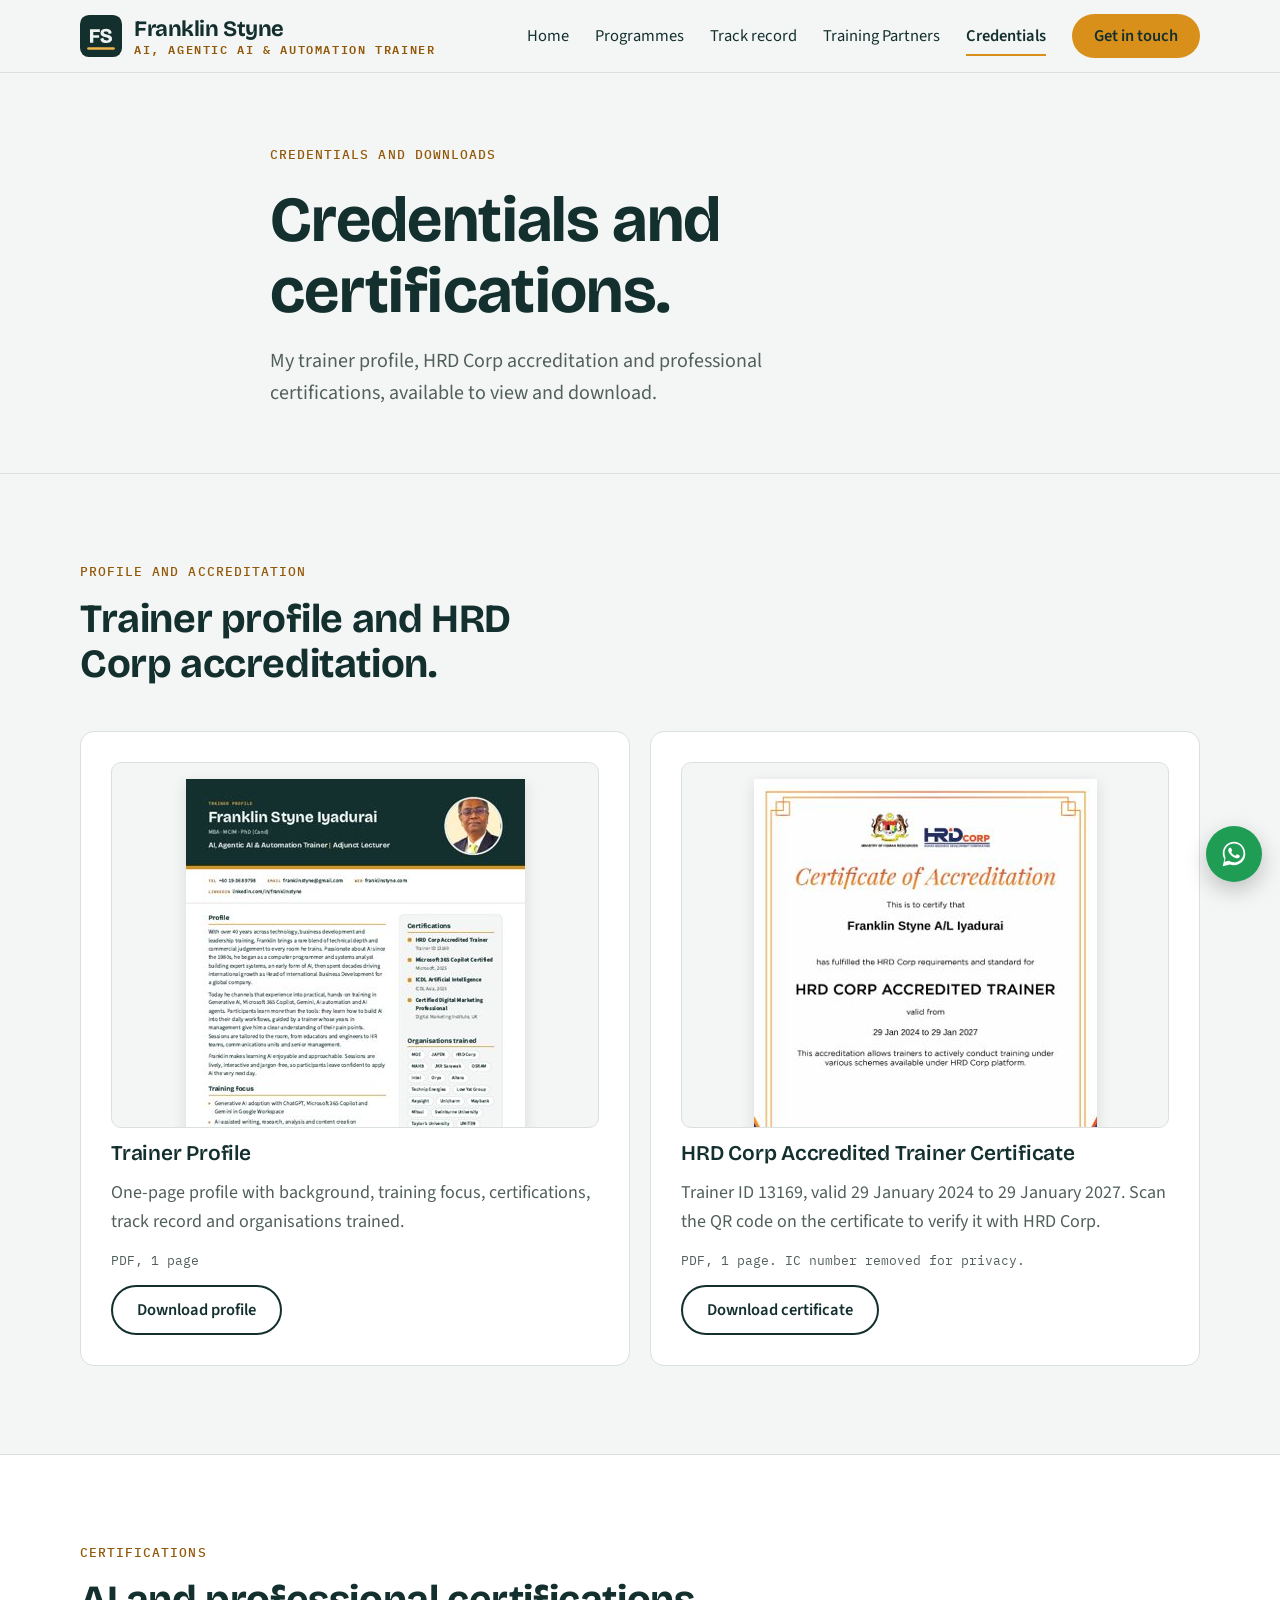
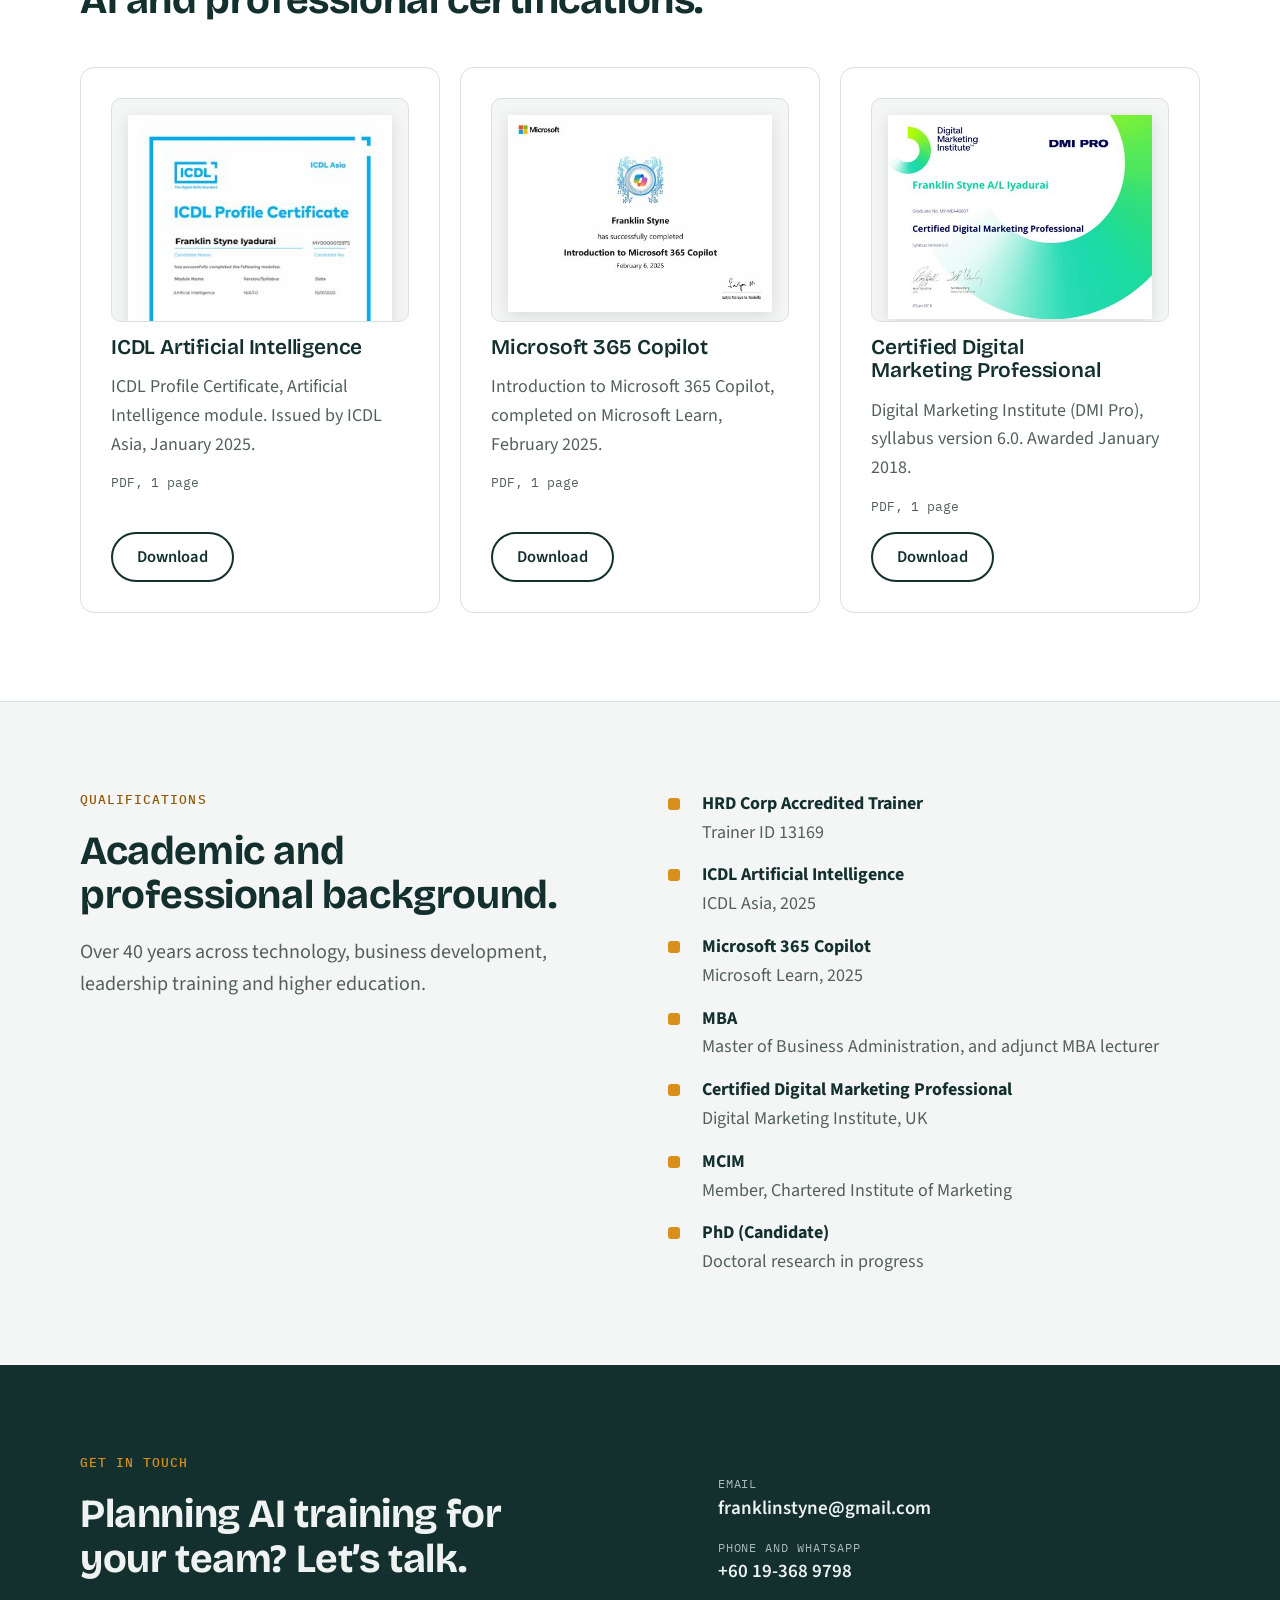
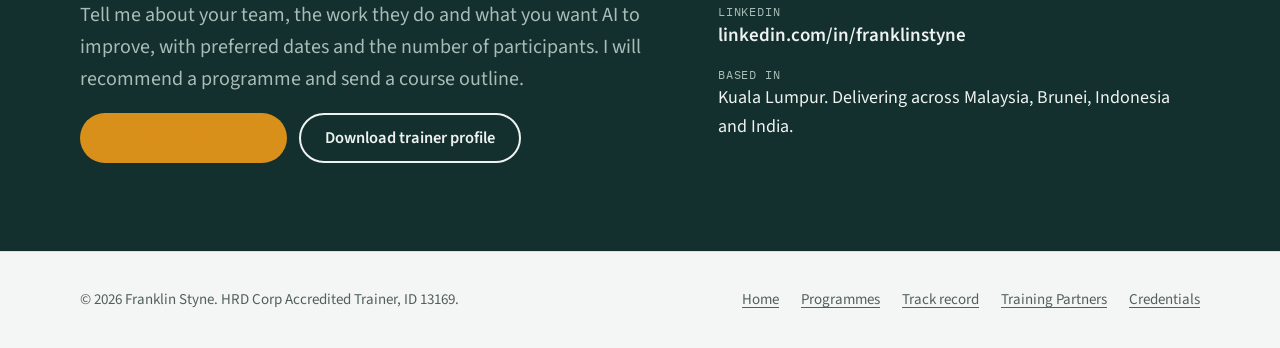
==== credentials.html @ 2b7e6cfb "Initial version of franklinstyne.com Co-Authored-By: Claude Opus 5.5 <noreply@anthropic.com> Claude-" ====
<!doctype html>
<html lang="en">
<head>
<meta charset="utf-8">
<meta name="viewport" content="width=device-width, initial-scale=1, viewport-fit=cover">
<title>Credentials | Franklin Styne, AI Training</title>
<meta name="claude:viewport-fit-sides" content="cover">
<meta name="description" content="Franklin Styne's trainer profile, HRD Corp accreditation, AI certifications and qualifications.">
<meta property="og:title" content="Credentials | Franklin Styne, AI Training">
<meta property="og:description" content="Franklin Styne's trainer profile, HRD Corp accreditation, AI certifications and qualifications.">
<meta property="og:type" content="website">
<meta property="og:url" content="https://franklinstyne.com/credentials.html">
<meta property="og:image" content="https://franklinstyne.com/assets/franklin-styne.jpg">
<meta name="theme-color" content="#13302E">
<link rel="icon" type="image/svg+xml" href="assets/logo/franklinstyne-icon.svg">
<link rel="apple-touch-icon" href="assets/logo/franklinstyne-icon-512.png">
<link rel="preconnect" href="https://fonts.googleapis.com">
<link rel="preconnect" href="https://fonts.gstatic.com" crossorigin>
<link rel="stylesheet" href="https://fonts.googleapis.com/css2?family=Bricolage+Grotesque:opsz,wght@12..96,600;12..96,700&family=IBM+Plex+Mono:wght@500;600&family=Source+Sans+3:wght@400;600;700&display=swap">
<link rel="stylesheet" href="assets/site.css">
</head>
<body>
<a class="wa" href="https://wa.me/60193689798?text=Hi%20Franklin%2C%20I%27d%20like%20to%20discuss%20an%20AI%20training%20programme" target="_blank" rel="noopener" aria-label="Message Franklin on WhatsApp"><svg viewBox="0 0 32 32" fill="#fff" aria-hidden="true"><path d="M16.01 3C9.38 3 4 8.38 4 15.01c0 2.35.64 4.55 1.76 6.44L4 29l7.73-1.7a11.9 11.9 0 0 0 4.28.79h.01c6.63 0 12.01-5.38 12.01-12.01C28.03 8.38 22.65 3 16.01 3zm0 21.9h-.01a9.9 9.9 0 0 1-5.05-1.38l-.36-.21-4.58 1.01 1.01-4.46-.24-.38A9.85 9.85 0 0 1 5.9 15c0-5.58 4.54-10.11 10.11-10.11 2.7 0 5.24 1.05 7.15 2.96a10.05 10.05 0 0 1 2.96 7.16c0 5.58-4.54 10.09-10.11 10.09zm5.55-7.57c-.3-.15-1.79-.89-2.07-.99-.28-.1-.48-.15-.68.15-.2.3-.78.99-.96 1.19-.18.2-.35.22-.65.07-.3-.15-1.28-.47-2.44-1.5-.9-.8-1.51-1.79-1.69-2.09-.18-.3-.02-.46.13-.61.14-.14.3-.35.45-.53.15-.18.2-.3.3-.5.1-.2.05-.38-.02-.53-.08-.15-.68-1.63-.93-2.24-.24-.58-.49-.5-.68-.51h-.58c-.2 0-.53.07-.8.38-.28.3-1.05 1.03-1.05 2.5s1.08 2.9 1.23 3.1c.15.2 2.13 3.24 5.15 4.55.72.31 1.28.5 1.72.63.72.23 1.38.2 1.9.12.58-.09 1.79-.73 2.04-1.44.25-.71.25-1.31.18-1.44-.07-.13-.28-.2-.58-.35z"/></svg></a>
<header class="site-header">
  <nav class="wrap nav" aria-label="Main">
    <a class="brand" href="index.html" aria-label="Franklin Styne, AI, Agentic AI and Automation Trainer, home"><svg xmlns="http://www.w3.org/2000/svg" viewBox="0 0 94 94" aria-hidden="true" class="mark"><rect x="0" y="0" width="94" height="94" rx="20" fill="#13302E"/><path d="M22.335 62.0V31.64H29.787V62.0ZM26.015 51.19V45.164H42.851V51.19ZM26.015 37.896V31.64H44.461V37.896ZM58.739000000000004 62.644Q55.657000000000004 62.644 53.265 62.022999999999996Q50.873000000000005 61.402 49.17100000000001 60.16Q47.469 58.918 46.572 57.101Q45.675000000000004 55.284 45.583000000000006 52.938L52.253 51.006Q52.391000000000005 53.03 53.288000000000004 54.318Q54.185 55.606 55.703 56.227000000000004Q57.221000000000004 56.848 59.107000000000006 56.848Q60.809000000000005 56.848 62.028000000000006 56.434Q63.247 56.02 63.891 55.307Q64.535 54.594 64.535 53.766Q64.535 52.708 63.684 52.018Q62.833000000000006 51.328 61.33800000000001 50.845Q59.843 50.362 57.911 49.856Q55.749 49.304 53.633 48.66Q51.517 48.016 49.815000000000005 46.980999999999995Q48.11300000000001 45.946 47.078 44.336Q46.043000000000006 42.726 46.043000000000006 40.288Q46.043000000000006 37.39 47.492000000000004 35.32Q48.941 33.25 51.678000000000004 32.123000000000005Q54.415000000000006 30.996000000000002 58.187000000000005 30.996000000000002Q62.005 30.996000000000002 64.811 32.169Q67.617 33.342 69.135 35.527Q70.653 37.712 70.607 40.702L63.891000000000005 42.266000000000005Q63.891000000000005 40.932 63.50000000000001 39.897000000000006Q63.10900000000001 38.862 62.39600000000001 38.149Q61.68300000000001 37.436 60.57900000000001 37.090999999999994Q59.475 36.745999999999995 58.04900000000001 36.745999999999995Q56.43900000000001 36.745999999999995 55.33500000000001 37.137Q54.231 37.528 53.679 38.172Q53.127 38.816 53.127 39.69Q53.127 40.748000000000005 53.97800000000001 41.415000000000006Q54.82900000000001 42.082 56.370000000000005 42.565Q57.911 43.048 59.843 43.554Q61.821000000000005 44.013999999999996 63.891000000000005 44.658Q65.961 45.302 67.732 46.337Q69.503 47.372 70.584 49.097Q71.665 50.822 71.665 53.444Q71.665 56.342 70.147 58.412Q68.629 60.482 65.73100000000001 61.563Q62.833000000000006 62.644 58.739000000000004 62.644Z" fill="#EEF3F1"/><rect x="16" y="72" width="62" height="6" rx="3" fill="#F0B54A"/></svg><span class="names"><b>Franklin Styne</b><span>AI, Agentic AI &amp; Automation Trainer</span></span></a>
    <button class="menu-toggle" type="button" aria-expanded="false" aria-controls="nav-links">
      <svg width="18" height="18" viewBox="0 0 24 24" fill="none" stroke="currentColor" stroke-width="2.2" stroke-linecap="round" aria-hidden="true"><path d="M4 7h16M4 12h16M4 17h16"></path></svg>Menu
    </button>
    <ul class="nav-links" id="nav-links"><li><a href="index.html">Home</a></li><li><a href="programmes.html">Programmes</a></li><li><a href="track-record.html">Track record</a></li><li><a href="training-providers.html">Training Partners</a></li><li><a href="credentials.html" aria-current="page">Credentials</a></li><li><a class="btn btn-accent" href="#contact">Get in touch</a></li></ul>
  </nav>
</header>
<main>
<section class="page-hero">
  <div class="wrap stack">
    <p class="label">Credentials and downloads</p>
    <h1>Credentials and certifications.</h1>
    <p class="lede">My trainer profile, HRD Corp accreditation and professional certifications, available to view and download.</p>
  </div>
</section>
<section>
  <div class="wrap">
    <div class="head">
      <p class="label">Profile and accreditation</p>
      <h2>Trainer profile and HRD Corp accreditation.</h2>
    </div>
    <div class="grid-2">
      <article class="card cert">
        <a class="thumb" href="downloads/franklin-styne-trainer-profile.pdf" target="_blank" rel="noopener"><img src="assets/certs/franklin-styne-trainer-profile.jpg" alt="Preview of Trainer Profile" loading="lazy"></a>
        <h3>Trainer Profile</h3>
        <p>One-page profile with background, training focus, certifications, track record and organisations trained.</p>
        <p class="meta">PDF, 1 page</p>
        <div class="actions"><a class="btn btn-line" href="downloads/franklin-styne-trainer-profile.pdf" download>Download profile</a></div>
      </article>
      <article class="card cert">
        <a class="thumb" href="downloads/franklin-styne-hrdcorp-certificate.pdf" target="_blank" rel="noopener"><img src="assets/certs/franklin-styne-hrdcorp-certificate.jpg" alt="Preview of HRD Corp Accredited Trainer Certificate" loading="lazy"></a>
        <h3>HRD Corp Accredited Trainer Certificate</h3>
        <p>Trainer ID 13169, valid 29 January 2024 to 29 January 2027. Scan the QR code on the certificate to verify it with HRD Corp.</p>
        <p class="meta">PDF, 1 page. IC number removed for privacy.</p>
        <div class="actions"><a class="btn btn-line" href="downloads/franklin-styne-hrdcorp-certificate.pdf" download>Download certificate</a></div>
      </article>
    </div>
  </div>
</section>
<section class="alt">
  <div class="wrap">
    <div class="head">
      <p class="label">Certifications</p>
      <h2>AI and professional certifications.</h2>
    </div>
    <div class="grid-3">
      <article class="card cert">
        <a class="thumb" href="downloads/franklin-styne-icdl-artificial-intelligence.pdf" target="_blank" rel="noopener"><img src="assets/certs/franklin-styne-icdl-artificial-intelligence.jpg" alt="Preview of ICDL Artificial Intelligence" loading="lazy"></a>
        <h3>ICDL Artificial Intelligence</h3>
        <p>ICDL Profile Certificate, Artificial Intelligence module. Issued by ICDL Asia, January 2025.</p>
        <p class="meta">PDF, 1 page</p>
        <div class="actions"><a class="btn btn-line" href="downloads/franklin-styne-icdl-artificial-intelligence.pdf" download>Download</a></div>
      </article>
      <article class="card cert">
        <a class="thumb" href="downloads/franklin-styne-microsoft-365-copilot.pdf" target="_blank" rel="noopener"><img src="assets/certs/franklin-styne-microsoft-365-copilot.jpg" alt="Preview of Microsoft 365 Copilot" loading="lazy"></a>
        <h3>Microsoft 365 Copilot</h3>
        <p>Introduction to Microsoft 365 Copilot, completed on Microsoft Learn, February 2025.</p>
        <p class="meta">PDF, 1 page</p>
        <div class="actions"><a class="btn btn-line" href="downloads/franklin-styne-microsoft-365-copilot.pdf" download>Download</a></div>
      </article>
      <article class="card cert">
        <a class="thumb" href="downloads/franklin-styne-dmi-digital-marketing-professional.pdf" target="_blank" rel="noopener"><img src="assets/certs/franklin-styne-dmi-digital-marketing-professional.jpg" alt="Preview of Certified Digital Marketing Professional" loading="lazy"></a>
        <h3>Certified Digital Marketing Professional</h3>
        <p>Digital Marketing Institute (DMI Pro), syllabus version 6.0. Awarded January 2018.</p>
        <p class="meta">PDF, 1 page</p>
        <div class="actions"><a class="btn btn-line" href="downloads/franklin-styne-dmi-digital-marketing-professional.pdf" download>Download</a></div>
      </article>
    </div>
  </div>
</section>
<section>
  <div class="wrap split">
    <div class="stack">
      <p class="label">Qualifications</p>
      <h2>Academic and professional background.</h2>
      <p class="lede">Over 40 years across technology, business development, leadership training and higher education.</p>
    </div>
    <ul class="checks">
      <li><div><strong>HRD Corp Accredited Trainer</strong><span>Trainer ID 13169</span></div></li>
      <li><div><strong>ICDL Artificial Intelligence</strong><span>ICDL Asia, 2025</span></div></li>
      <li><div><strong>Microsoft 365 Copilot</strong><span>Microsoft Learn, 2025</span></div></li>
      <li><div><strong>MBA</strong><span>Master of Business Administration, and adjunct MBA lecturer</span></div></li>
      <li><div><strong>Certified Digital Marketing Professional</strong><span>Digital Marketing Institute, UK</span></div></li>
      <li><div><strong>MCIM</strong><span>Member, Chartered Institute of Marketing</span></div></li>
      <li><div><strong>PhD (Candidate)</strong><span>Doctoral research in progress</span></div></li>
    </ul>
  </div>
</section>
<section class="ink" id="contact">
  <div class="wrap contact-grid">
    <div class="stack">
      <p class="label">Get in touch</p>
      <h2>Planning AI training for your team? Let&rsquo;s talk.</h2>
      <p class="lede">Tell me about your team, the work they do and what you want AI to improve, with preferred dates and the number of participants. I will recommend a programme and send a course outline.</p>
      <div class="actions">
        <a class="btn btn-accent" href="https://wa.me/60193689798?text=Hi%20Franklin%2C%20I%27d%20like%20to%20discuss%20an%20AI%20training%20programme" target="_blank" rel="noopener">Message on WhatsApp</a>
        <a class="btn btn-line" href="credentials.html">Download trainer profile</a>
      </div>
    </div>
    <ul class="contact-list">
      <li><span class="t">Email</span><a href="mailto:franklinstyne@gmail.com">franklinstyne@gmail.com</a></li>
      <li><span class="t">Phone and WhatsApp</span><a href="tel:+60193689798">+60 19-368 9798</a></li>
      <li><span class="t">LinkedIn</span><a href="https://www.linkedin.com/in/franklinstyne" target="_blank" rel="noopener">linkedin.com/in/franklinstyne</a></li>
      <li><span class="t">Based in</span><span>Kuala Lumpur. Delivering across Malaysia, Brunei, Indonesia and India.</span></li>
    </ul>
  </div>
</section>
</main>
<footer>
  <div class="wrap foot">
    <span>&copy; <span class="yr">2026</span> Franklin Styne. HRD Corp Accredited Trainer, ID 13169.</span>
    <ul><li><a href="index.html">Home</a></li><li><a href="programmes.html">Programmes</a></li><li><a href="track-record.html">Track record</a></li><li><a href="training-providers.html">Training Partners</a></li><li><a href="credentials.html">Credentials</a></li></ul>
  </div>
</footer>
<script>
(function(){
  var y=document.querySelectorAll('.yr');for(var i=0;i<y.length;i++){y[i].textContent=new Date().getFullYear();}
  var b=document.querySelector('.menu-toggle'),l=document.getElementById('nav-links');
  if(b&&l){b.addEventListener('click',function(){var o=l.classList.toggle('open');b.setAttribute('aria-expanded',o?'true':'false');});
    l.addEventListener('click',function(e){if(e.target.closest('a')){l.classList.remove('open');b.setAttribute('aria-expanded','false');}});}
})();
</script>
</body>
</html>
---- assets/site.css ----
/* Layout: a trainer's dossier. Left-aligned editorial columns, one dark ink band per page, credential "ID tag" motif in mono. */
:root{
  --bg:#F4F6F5; --surface:#FFFFFF; --fg:#13302E; --muted:#52605D; --line:#D9E0DE;
  --ink:#13302E; --ink-fg:#EEF3F1; --ink-muted:#A9BCB8;
  --accent:#D9901A; --accent-text:#93590A; --accent-soft:#FBEFD9;
  --display:"Bricolage Grotesque","Segoe UI",Helvetica,Arial,sans-serif;
  --body:"Source Sans 3","Segoe UI",Helvetica,Arial,sans-serif;
  --mono:"IBM Plex Mono",ui-monospace,Menlo,Consolas,monospace;
  --radius:14px; --wrap:1160px;
}
@media (prefers-color-scheme:dark){:root:not([data-theme="light"]){
  --bg:#0E1918; --surface:#152321; --fg:#E6ECEA; --muted:#9AABA7; --line:#263634;
  --ink:#091211; --ink-fg:#EEF3F1; --ink-muted:#9AABA7;
  --accent:#F0B54A; --accent-text:#F0B54A; --accent-soft:#2A2414; color-scheme:dark}}
:root[data-theme="dark"]{
  --bg:#0E1918; --surface:#152321; --fg:#E6ECEA; --muted:#9AABA7; --line:#263634;
  --ink:#091211; --ink-fg:#EEF3F1; --ink-muted:#9AABA7;
  --accent:#F0B54A; --accent-text:#F0B54A; --accent-soft:#2A2414; color-scheme:dark}

*{box-sizing:border-box}
html{scroll-behavior:smooth}
@media (prefers-reduced-motion:reduce){html{scroll-behavior:auto}}
body{margin:0;background:var(--bg);color:var(--fg);font-family:var(--body);font-size:18px;line-height:1.6;-webkit-font-smoothing:antialiased}
img,video{max-width:100%;display:block}
h1,h2,h3{font-family:var(--display);line-height:1.12;margin:0;text-wrap:balance;letter-spacing:-.01em}
h1{font-size:clamp(38px,5.4vw,64px);font-weight:700}
h2{font-size:clamp(28px,3.4vw,40px);font-weight:700}
h3{font-size:21px;font-weight:600}
p{margin:0}
a{color:var(--accent-text);text-underline-offset:3px}
a:hover{color:var(--fg)}
:focus-visible{outline:3px solid var(--accent);outline-offset:3px;border-radius:4px}

.wrap{max-width:var(--wrap);margin:0 auto;padding-left:max(20px,env(safe-area-inset-left,0px));padding-right:max(20px,env(safe-area-inset-right,0px))}
.stack{display:grid;gap:18px}
.label{font-family:var(--mono);font-size:13px;letter-spacing:.08em;text-transform:uppercase;color:var(--accent-text);font-weight:500}
.lede{font-size:20px;color:var(--muted);max-width:60ch}
.muted{color:var(--muted)}

/* Header */
body::before{content:"";position:fixed;inset:0 0 auto;height:env(safe-area-inset-top,0px);z-index:40;background:var(--bg)}
.site-header{position:sticky;top:env(safe-area-inset-top,0px);z-index:30;background:var(--bg);border-bottom:1px solid var(--line)}
.nav{display:flex;align-items:center;justify-content:space-between;gap:16px;min-height:72px}
.brand{display:flex;align-items:center;gap:12px;text-decoration:none;color:var(--fg)}
.brand .mark{width:42px;height:42px;flex:none}
.brand .names{display:grid;line-height:1.1;gap:2px}
.brand b{font-family:var(--display);font-size:22px;font-weight:700;letter-spacing:-.02em}
.brand .names span{font-family:var(--mono);font-size:11.5px;color:var(--accent-text);letter-spacing:.14em;text-transform:uppercase;font-weight:600}
.nav-links{display:flex;align-items:center;gap:26px;list-style:none;margin:0;padding:0;font-size:16.5px}
.nav-links a{color:var(--fg);text-decoration:none;padding:6px 0;border-bottom:2px solid transparent}
.nav-links a:hover{border-bottom-color:var(--line)}
.nav-links a[aria-current="page"]{border-bottom-color:var(--accent);font-weight:600}
.menu-toggle{display:none;background:none;border:1.5px solid var(--fg);color:var(--fg);border-radius:10px;min-height:44px;padding:0 14px;font:600 15px var(--body);cursor:pointer}
@media (max-width:940px){
  .menu-toggle{display:inline-flex;align-items:center;gap:8px}
  .nav{flex-wrap:wrap}
  .nav-links{display:none;width:100%;flex-direction:column;align-items:stretch;gap:0;padding-bottom:14px}
  .nav-links.open{display:flex}
  .nav-links a{display:block;padding:13px 2px;border-bottom:1px solid var(--line)}
  .nav-links .btn{margin-top:12px}
}

/* Buttons */
.btn{display:inline-flex;align-items:center;justify-content:center;gap:10px;min-height:50px;padding:0 24px;border-radius:999px;font:600 16.5px var(--body);text-decoration:none;border:2px solid transparent;cursor:pointer;text-align:center}
.btn-accent{background:var(--accent);color:#1A1205}
.btn-accent:hover{background:var(--fg);color:var(--bg)}
.btn-line{border-color:var(--fg);color:var(--fg)}
.btn-line:hover{background:var(--fg);color:var(--bg)}
.ink .btn-line{border-color:var(--ink-fg);color:var(--ink-fg)}
.ink .btn-line:hover{background:var(--ink-fg);color:var(--ink)}
.nav-links .btn{min-height:44px;padding:0 20px;border-bottom:2px solid transparent}
.actions{display:flex;flex-wrap:wrap;gap:12px}

/* Sections */
section{padding-block:88px}
section.tight{padding-block:56px}
.alt{background:var(--surface);border-block:1px solid var(--line)}
.ink{background:var(--ink);color:var(--ink-fg)}
.ink .lede,.ink .muted{color:var(--ink-muted)}
.ink .label{color:var(--accent)}
.ink a{color:var(--accent)}
.head{display:grid;gap:14px;margin-bottom:44px;max-width:760px}

/* Hero */
.hero{padding-block:72px 88px}
.hero-grid{display:grid;grid-template-columns:minmax(0,1.15fr) minmax(0,.85fr);gap:56px;align-items:center}
.hero h1 em{font-style:normal;color:var(--accent-text)}
.hero .roles{font-family:var(--mono);font-size:14px;color:var(--muted);letter-spacing:.04em}
.hero-photo{position:relative;margin:0}
.hero-photo img{width:100%;aspect-ratio:4/5;object-fit:cover;border-radius:var(--radius)}
.id-tag{position:absolute;left:-28px;bottom:28px;background:var(--surface);color:var(--fg);border:1px solid var(--line);border-radius:12px;padding:14px 18px;box-shadow:0 14px 36px rgba(10,30,28,.18);display:grid;gap:2px;max-width:calc(100% - 8px)}
.id-tag .t{font-family:var(--mono);font-size:11.5px;letter-spacing:.1em;text-transform:uppercase;color:var(--muted)}
.id-tag .v{font-family:var(--display);font-size:22px;font-weight:700}
.id-tag .v span{color:var(--accent-text)}
@media (max-width:860px){.hero-grid{grid-template-columns:1fr;gap:40px}.id-tag{left:12px;bottom:12px}}

/* Page hero */
.page-hero{padding-block:72px 64px;border-bottom:1px solid var(--line)}
.page-hero .stack{max-width:780px}

/* Stats */
.stats{display:grid;grid-template-columns:repeat(4,minmax(0,1fr));gap:0;margin:0;border-top:1px solid rgba(238,243,241,.18)}
.stats div{padding:26px 22px 4px 0;display:grid;gap:4px}
.stats dt{order:2;font-size:15.5px;color:var(--ink-muted);max-width:22ch}
.stats dd{order:1;margin:0;font-family:var(--display);font-size:clamp(40px,5vw,58px);font-weight:700;line-height:1;color:var(--ink-fg);font-variant-numeric:tabular-nums}
.stats dd span{color:var(--accent)}
@media (max-width:760px){.stats{grid-template-columns:repeat(2,minmax(0,1fr));row-gap:12px}}

/* Clients */
.client-list{display:flex;flex-wrap:wrap;gap:10px;list-style:none;margin:0;padding:0}
.client-list li{border:1px solid var(--line);background:var(--surface);border-radius:999px;padding:6px 16px;font-size:16px;font-weight:600}

/* Cards */
.grid-2{display:grid;grid-template-columns:repeat(2,minmax(0,1fr));gap:20px}
.grid-3{display:grid;grid-template-columns:repeat(3,minmax(0,1fr));gap:20px}
@media (max-width:860px){.grid-2,.grid-3{grid-template-columns:1fr}}
.card{background:var(--surface);border:1px solid var(--line);border-radius:var(--radius);padding:30px;display:flex;flex-direction:column;gap:14px;min-width:0}
.card p{color:var(--muted)}
.card .label{margin-bottom:-4px}
.card .more{margin-top:auto;font-weight:600}

/* Split blocks */
.split{display:grid;grid-template-columns:minmax(0,1fr) minmax(0,1fr);gap:56px;align-items:start}
@media (max-width:860px){.split{grid-template-columns:1fr;gap:36px}}
.checks{list-style:none;margin:0;padding:0;display:grid;gap:14px}
.checks li{display:grid;grid-template-columns:22px minmax(0,1fr);gap:12px}
.checks li::before{content:"";width:12px;height:12px;margin-top:8px;border-radius:3px;background:var(--accent)}
.checks strong{display:block}
.checks span{color:var(--muted)}
.ink .checks span{color:var(--ink-muted)}

/* Steps (a real sequence) */
.steps{list-style:none;margin:0;padding:0;display:grid;grid-template-columns:repeat(5,minmax(0,1fr));gap:18px;counter-reset:s}
.steps li{counter-increment:s;border-top:2px solid var(--accent);padding-top:16px;display:grid;gap:8px;align-content:start}
.steps li::before{content:"Step " counter(s);font-family:var(--mono);font-size:12.5px;letter-spacing:.08em;text-transform:uppercase;color:var(--accent)}
.steps p{color:var(--ink-muted);font-size:16.5px}
@media (max-width:960px){.steps{grid-template-columns:repeat(2,minmax(0,1fr))}}
@media (max-width:520px){.steps{grid-template-columns:1fr}}

/* Photos */
.photos{display:grid;grid-template-columns:1.2fr 1fr;gap:16px;margin:0}
.photos figure{margin:0;display:grid;gap:8px}
.photos img{width:100%;aspect-ratio:4/3;object-fit:cover;border-radius:var(--radius)}
.photos figcaption{font-size:14.5px;color:var(--muted)}
@media (max-width:600px){.photos{grid-template-columns:1fr}}

/* Video */
.videos{display:grid;grid-template-columns:repeat(3,minmax(0,1fr));gap:20px}
@media (max-width:860px){.videos{grid-template-columns:1fr 1fr}}
@media (max-width:540px){.videos{grid-template-columns:1fr}}
.videos figure{margin:0;display:grid;gap:10px;min-width:0}
.videos video{width:100%;aspect-ratio:9/16;object-fit:cover;background:var(--ink);border-radius:var(--radius)}
.videos figcaption strong{display:block}
.videos figcaption span{color:var(--muted);font-size:15.5px}

/* Programme detail */
.prog{display:grid;grid-template-columns:minmax(0,.9fr) minmax(0,1.1fr);gap:48px;padding-block:64px;border-top:1px solid var(--line)}
.prog:first-of-type{border-top:0}
@media (max-width:860px){.prog{grid-template-columns:1fr;gap:28px}}
.prog .intro{display:grid;gap:14px;align-content:start}
.prog .intro p{color:var(--muted)}
.facts{display:grid;grid-template-columns:repeat(2,minmax(0,1fr));gap:14px 24px;margin:0}
.facts div{display:grid;gap:2px}
.facts dt{font-family:var(--mono);font-size:12px;letter-spacing:.08em;text-transform:uppercase;color:var(--muted)}
.facts dd{margin:0;font-weight:600}
.modules{list-style:none;margin:0;padding:0;counter-reset:m;display:grid;gap:0;border:1px solid var(--line);border-radius:var(--radius);background:var(--surface)}
.modules li{counter-increment:m;display:grid;grid-template-columns:52px minmax(0,1fr);gap:8px;padding:16px 20px;border-top:1px solid var(--line)}
.modules li:first-child{border-top:0}
.modules li::before{content:"M" counter(m);font-family:var(--mono);font-size:14px;color:var(--accent-text);padding-top:2px}
.modules span{color:var(--muted);display:block;font-size:16px}

/* Downloads */
.doc{display:grid;grid-template-columns:auto minmax(0,1fr);gap:22px;align-items:start}
.doc .ico{width:56px;height:70px;border-radius:6px;background:var(--accent-soft);border:1px solid var(--line);display:grid;place-items:end center;padding-bottom:10px;font-family:var(--mono);font-size:12px;font-weight:600;color:var(--accent-text)}
.doc .meta{font-family:var(--mono);font-size:13px;color:var(--muted)}

/* FAQ */
.faq{display:grid;gap:0;border-top:1px solid var(--line)}
.faq details{border-bottom:1px solid var(--line);padding:20px 0}
.faq summary{cursor:pointer;font-weight:600;font-size:19px;list-style:none;display:flex;justify-content:space-between;gap:16px}
.faq summary::after{content:"+";font-family:var(--mono);color:var(--accent-text)}
.faq details[open] summary::after{content:"\2212"}
.faq details p{color:var(--muted);margin-top:10px;max-width:70ch}

/* Contact band */
.contact-grid{display:grid;grid-template-columns:minmax(0,1.1fr) minmax(0,.9fr);gap:48px;align-items:center}
@media (max-width:860px){.contact-grid{grid-template-columns:1fr;gap:28px}}
.contact-list{list-style:none;margin:0;padding:0;display:grid;gap:14px}
.contact-list li{display:grid;gap:0}
.contact-list .t{font-family:var(--mono);font-size:12px;letter-spacing:.08em;text-transform:uppercase;color:var(--ink-muted)}
.contact-list a{color:var(--ink-fg);font-size:19px;font-weight:600;text-decoration:none;overflow-wrap:anywhere}
.contact-list a:hover{color:var(--accent)}

/* Footer */
footer{padding-block:36px;border-top:1px solid var(--line);font-size:15px;color:var(--muted)}
.foot{display:flex;flex-wrap:wrap;gap:12px 32px;justify-content:space-between}
.foot ul{display:flex;flex-wrap:wrap;gap:8px 22px;list-style:none;margin:0;padding:0}
.foot a{color:var(--muted)}

.wa{position:fixed;right:calc(18px + env(safe-area-inset-right,0px));bottom:calc(18px + env(safe-area-inset-bottom,0px));z-index:50;width:56px;height:56px;border-radius:50%;background:#1F9D55;display:grid;place-items:center;box-shadow:0 8px 22px rgba(0,0,0,.22)}
.wa svg{width:30px;height:30px}

/* Certificate cards */
.cert .thumb{display:grid;place-items:center;background:var(--bg);border:1px solid var(--line);border-radius:10px;padding:16px;aspect-ratio:4/3;overflow:hidden}
.cert .thumb img{max-height:100%;width:auto;object-fit:contain;box-shadow:0 4px 14px rgba(10,30,28,.12)}
.cert .meta{font-family:var(--mono);font-size:13px;color:var(--muted)}
.cert .actions{margin-top:auto}

.partner-band{display:flex;flex-wrap:wrap;align-items:center;justify-content:space-between;gap:20px 32px;border:1px solid var(--line);background:var(--surface);border-radius:var(--radius);padding:28px 32px}
.partner-band h2{font-size:clamp(22px,2.6vw,28px)}
@media (max-width:520px){
  .brand .mark{width:38px;height:38px}
  .brand b{font-size:19px}
  .brand .names span{font-size:10px;letter-spacing:.08em;max-width:190px;line-height:1.35}
}
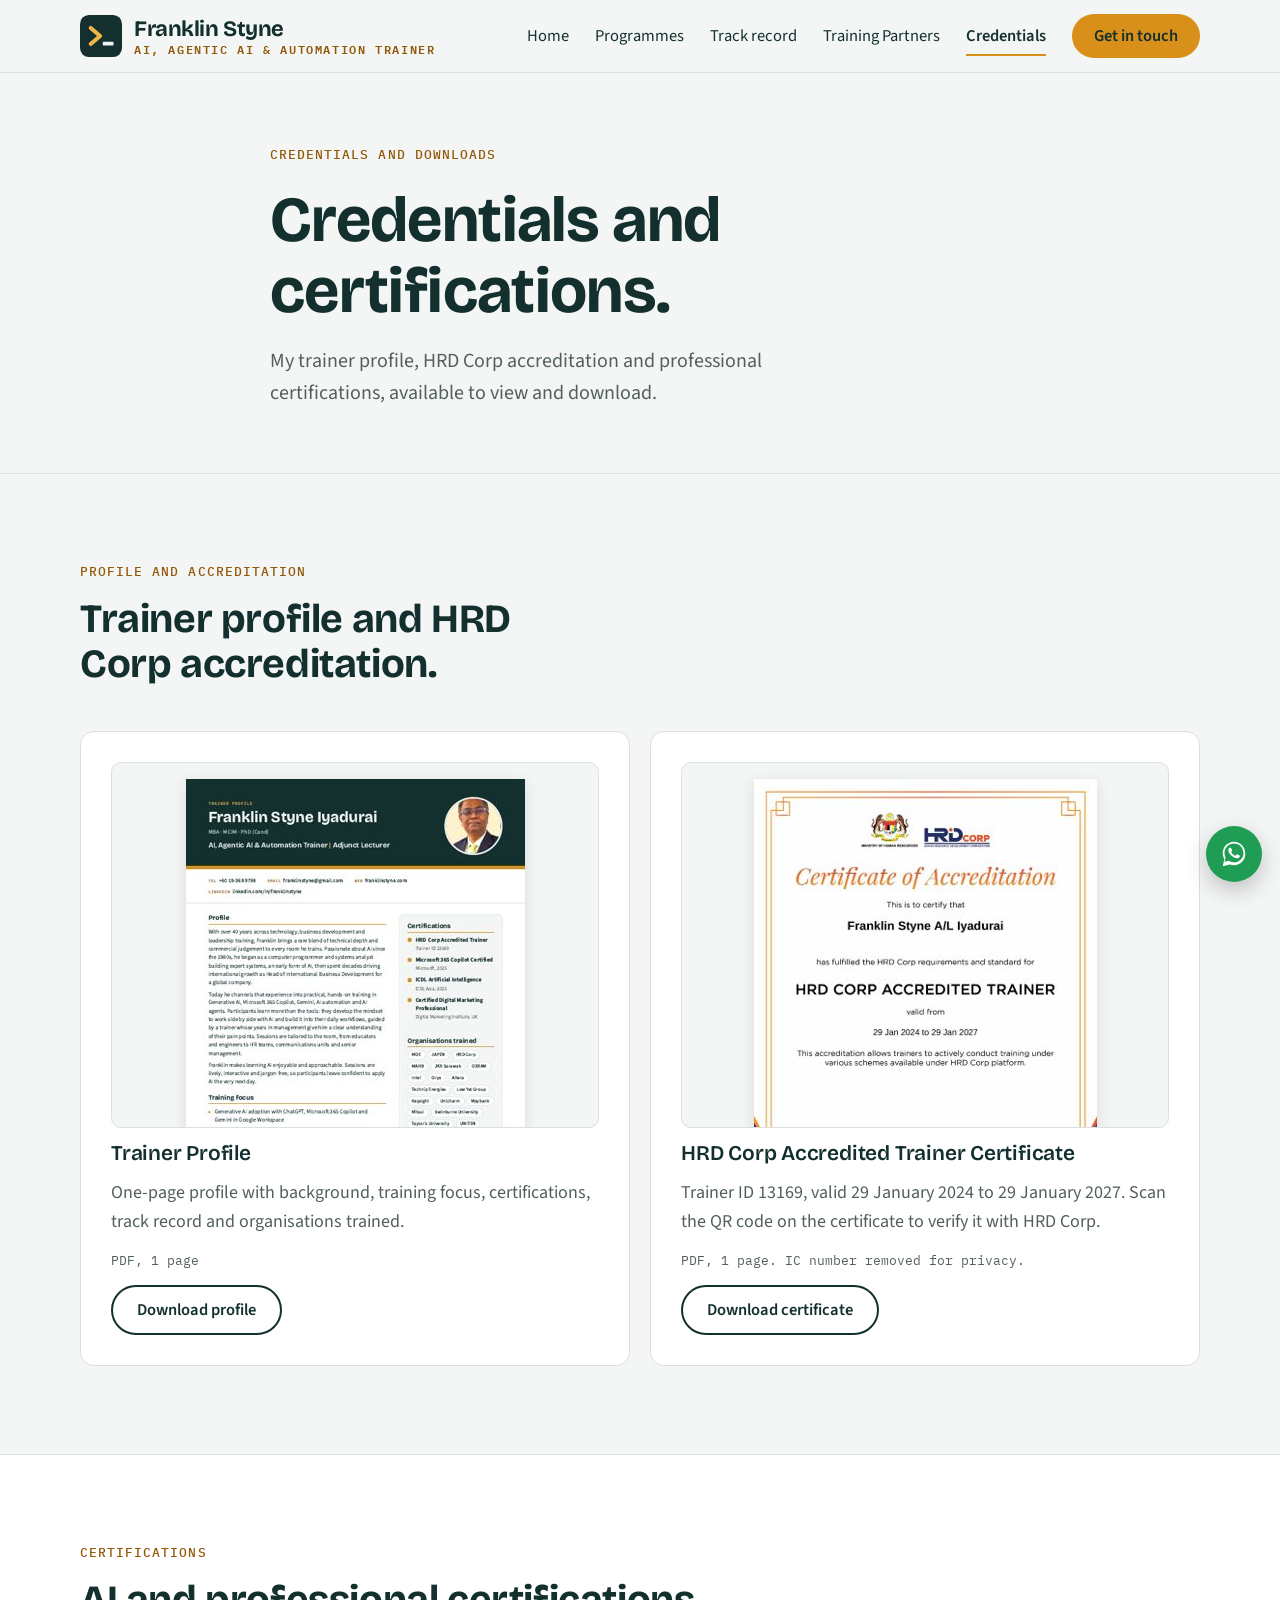
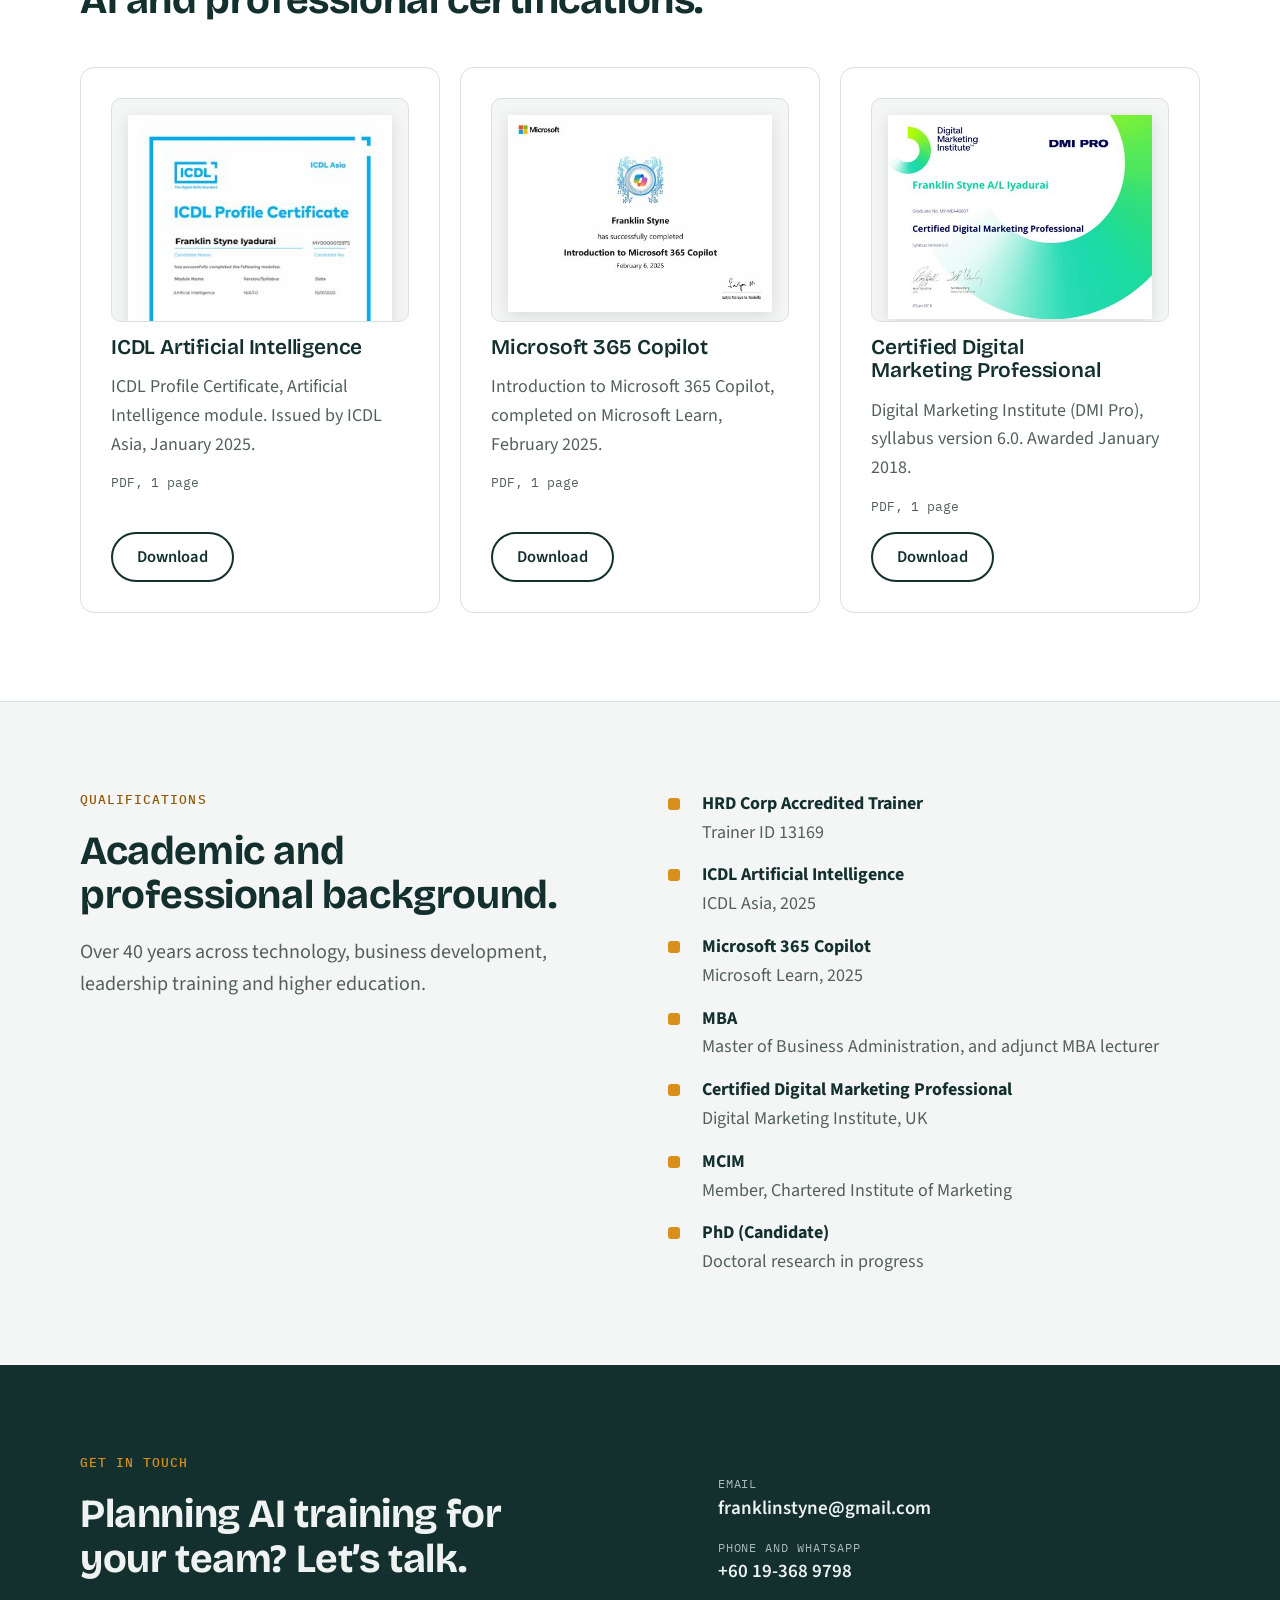
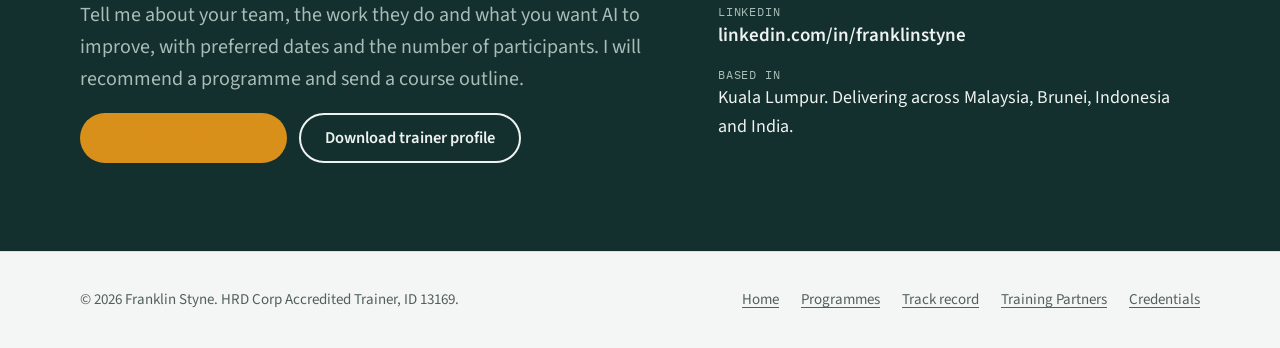
==== commit 008cfefa: "Switch to the Prompt logo across the site and trainer profile Co-Authored-By: Claude Opus 5.5 <norep" ====
--- a/credentials.html
+++ b/credentials.html
@@ -23,7 +23,7 @@
 <a class="wa" href="https://wa.me/60193689798?text=Hi%20Franklin%2C%20I%27d%20like%20to%20discuss%20an%20AI%20training%20programme" target="_blank" rel="noopener" aria-label="Message Franklin on WhatsApp"><svg viewBox="0 0 32 32" fill="#fff" aria-hidden="true"><path d="M16.01 3C9.38 3 4 8.38 4 15.01c0 2.35.64 4.55 1.76 6.44L4 29l7.73-1.7a11.9 11.9 0 0 0 4.28.79h.01c6.63 0 12.01-5.38 12.01-12.01C28.03 8.38 22.65 3 16.01 3zm0 21.9h-.01a9.9 9.9 0 0 1-5.05-1.38l-.36-.21-4.58 1.01 1.01-4.46-.24-.38A9.85 9.85 0 0 1 5.9 15c0-5.58 4.54-10.11 10.11-10.11 2.7 0 5.24 1.05 7.15 2.96a10.05 10.05 0 0 1 2.96 7.16c0 5.58-4.54 10.09-10.11 10.09zm5.55-7.57c-.3-.15-1.79-.89-2.07-.99-.28-.1-.48-.15-.68.15-.2.3-.78.99-.96 1.19-.18.2-.35.22-.65.07-.3-.15-1.28-.47-2.44-1.5-.9-.8-1.51-1.79-1.69-2.09-.18-.3-.02-.46.13-.61.14-.14.3-.35.45-.53.15-.18.2-.3.3-.5.1-.2.05-.38-.02-.53-.08-.15-.68-1.63-.93-2.24-.24-.58-.49-.5-.68-.51h-.58c-.2 0-.53.07-.8.38-.28.3-1.05 1.03-1.05 2.5s1.08 2.9 1.23 3.1c.15.2 2.13 3.24 5.15 4.55.72.31 1.28.5 1.72.63.72.23 1.38.2 1.9.12.58-.09 1.79-.73 2.04-1.44.25-.71.25-1.31.18-1.44-.07-.13-.28-.2-.58-.35z"/></svg></a>
 <header class="site-header">
   <nav class="wrap nav" aria-label="Main">
-    <a class="brand" href="index.html" aria-label="Franklin Styne, AI, Agentic AI and Automation Trainer, home"><svg xmlns="http://www.w3.org/2000/svg" viewBox="0 0 94 94" aria-hidden="true" class="mark"><rect x="0" y="0" width="94" height="94" rx="20" fill="#13302E"/><path d="M22.335 62.0V31.64H29.787V62.0ZM26.015 51.19V45.164H42.851V51.19ZM26.015 37.896V31.64H44.461V37.896ZM58.739000000000004 62.644Q55.657000000000004 62.644 53.265 62.022999999999996Q50.873000000000005 61.402 49.17100000000001 60.16Q47.469 58.918 46.572 57.101Q45.675000000000004 55.284 45.583000000000006 52.938L52.253 51.006Q52.391000000000005 53.03 53.288000000000004 54.318Q54.185 55.606 55.703 56.227000000000004Q57.221000000000004 56.848 59.107000000000006 56.848Q60.809000000000005 56.848 62.028000000000006 56.434Q63.247 56.02 63.891 55.307Q64.535 54.594 64.535 53.766Q64.535 52.708 63.684 52.018Q62.833000000000006 51.328 61.33800000000001 50.845Q59.843 50.362 57.911 49.856Q55.749 49.304 53.633 48.66Q51.517 48.016 49.815000000000005 46.980999999999995Q48.11300000000001 45.946 47.078 44.336Q46.043000000000006 42.726 46.043000000000006 40.288Q46.043000000000006 37.39 47.492000000000004 35.32Q48.941 33.25 51.678000000000004 32.123000000000005Q54.415000000000006 30.996000000000002 58.187000000000005 30.996000000000002Q62.005 30.996000000000002 64.811 32.169Q67.617 33.342 69.135 35.527Q70.653 37.712 70.607 40.702L63.891000000000005 42.266000000000005Q63.891000000000005 40.932 63.50000000000001 39.897000000000006Q63.10900000000001 38.862 62.39600000000001 38.149Q61.68300000000001 37.436 60.57900000000001 37.090999999999994Q59.475 36.745999999999995 58.04900000000001 36.745999999999995Q56.43900000000001 36.745999999999995 55.33500000000001 37.137Q54.231 37.528 53.679 38.172Q53.127 38.816 53.127 39.69Q53.127 40.748000000000005 53.97800000000001 41.415000000000006Q54.82900000000001 42.082 56.370000000000005 42.565Q57.911 43.048 59.843 43.554Q61.821000000000005 44.013999999999996 63.891000000000005 44.658Q65.961 45.302 67.732 46.337Q69.503 47.372 70.584 49.097Q71.665 50.822 71.665 53.444Q71.665 56.342 70.147 58.412Q68.629 60.482 65.73100000000001 61.563Q62.833000000000006 62.644 58.739000000000004 62.644Z" fill="#EEF3F1"/><rect x="16" y="72" width="62" height="6" rx="3" fill="#F0B54A"/></svg><span class="names"><b>Franklin Styne</b><span>AI, Agentic AI &amp; Automation Trainer</span></span></a>
+    <a class="brand" href="index.html" aria-label="Franklin Styne, AI, Agentic AI and Automation Trainer, home"><svg xmlns="http://www.w3.org/2000/svg" viewBox="0 0 94 94" aria-hidden="true" class="mark"><rect x="0" y="0" width="94" height="94" rx="20" fill="#13302E"/><path d="M24 29 L45 47 L24 65" fill="none" stroke="#F0B54A" stroke-width="9" stroke-linecap="round" stroke-linejoin="round"/><rect x="51" y="60" width="24" height="8" rx="1.5" fill="#EEF3F1"/></svg><span class="names"><b>Franklin Styne</b><span>AI, Agentic AI &amp; Automation Trainer</span></span></a>
     <button class="menu-toggle" type="button" aria-expanded="false" aria-controls="nav-links">
       <svg width="18" height="18" viewBox="0 0 24 24" fill="none" stroke="currentColor" stroke-width="2.2" stroke-linecap="round" aria-hidden="true"><path d="M4 7h16M4 12h16M4 17h16"></path></svg>Menu
     </button>
--- a/assets/site.css
+++ b/assets/site.css
@@ -213,3 +213,5 @@
   .brand b{font-size:19px}
   .brand .names span{font-size:10px;letter-spacing:.08em;max-width:190px;line-height:1.35}
 }
+.hero .proof{font-family:var(--mono);font-size:13.5px;color:var(--muted);letter-spacing:.02em;display:flex;flex-wrap:wrap;gap:4px 10px}
+.hero .proof span{color:var(--accent)}
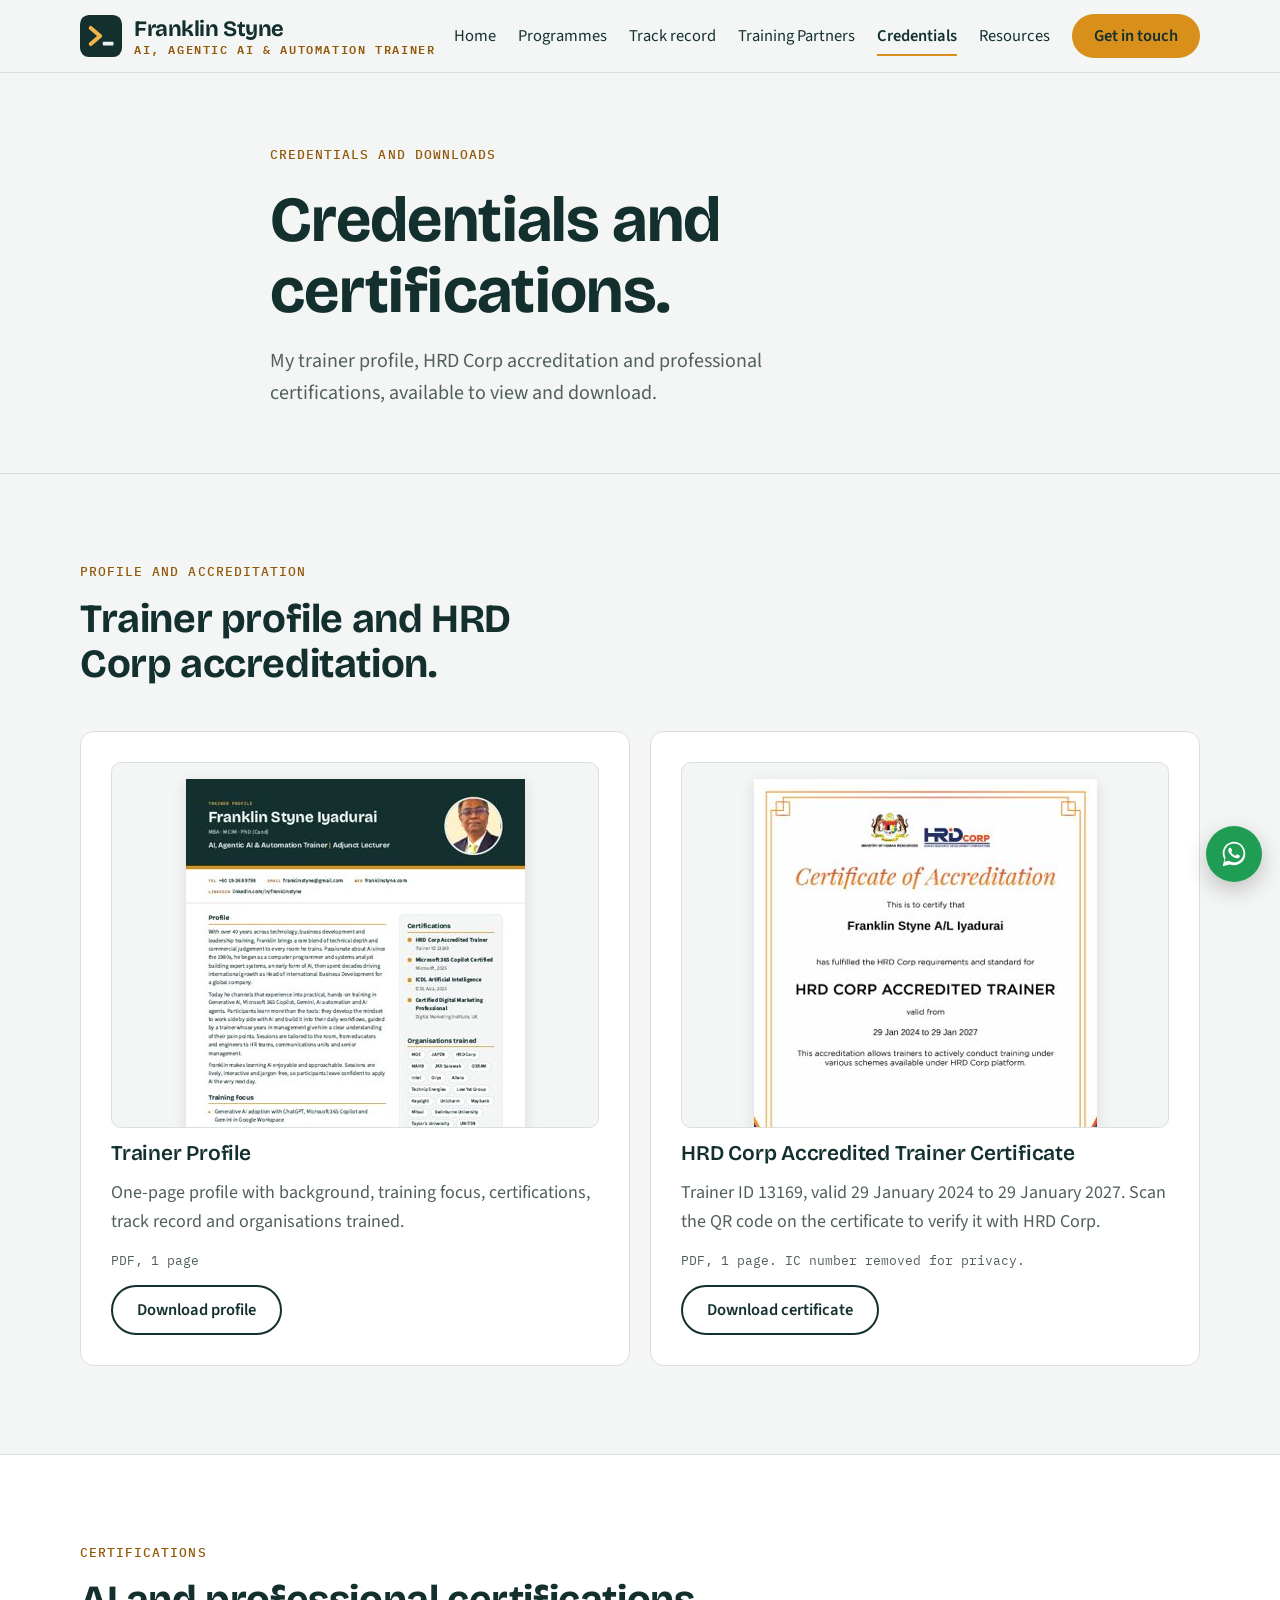
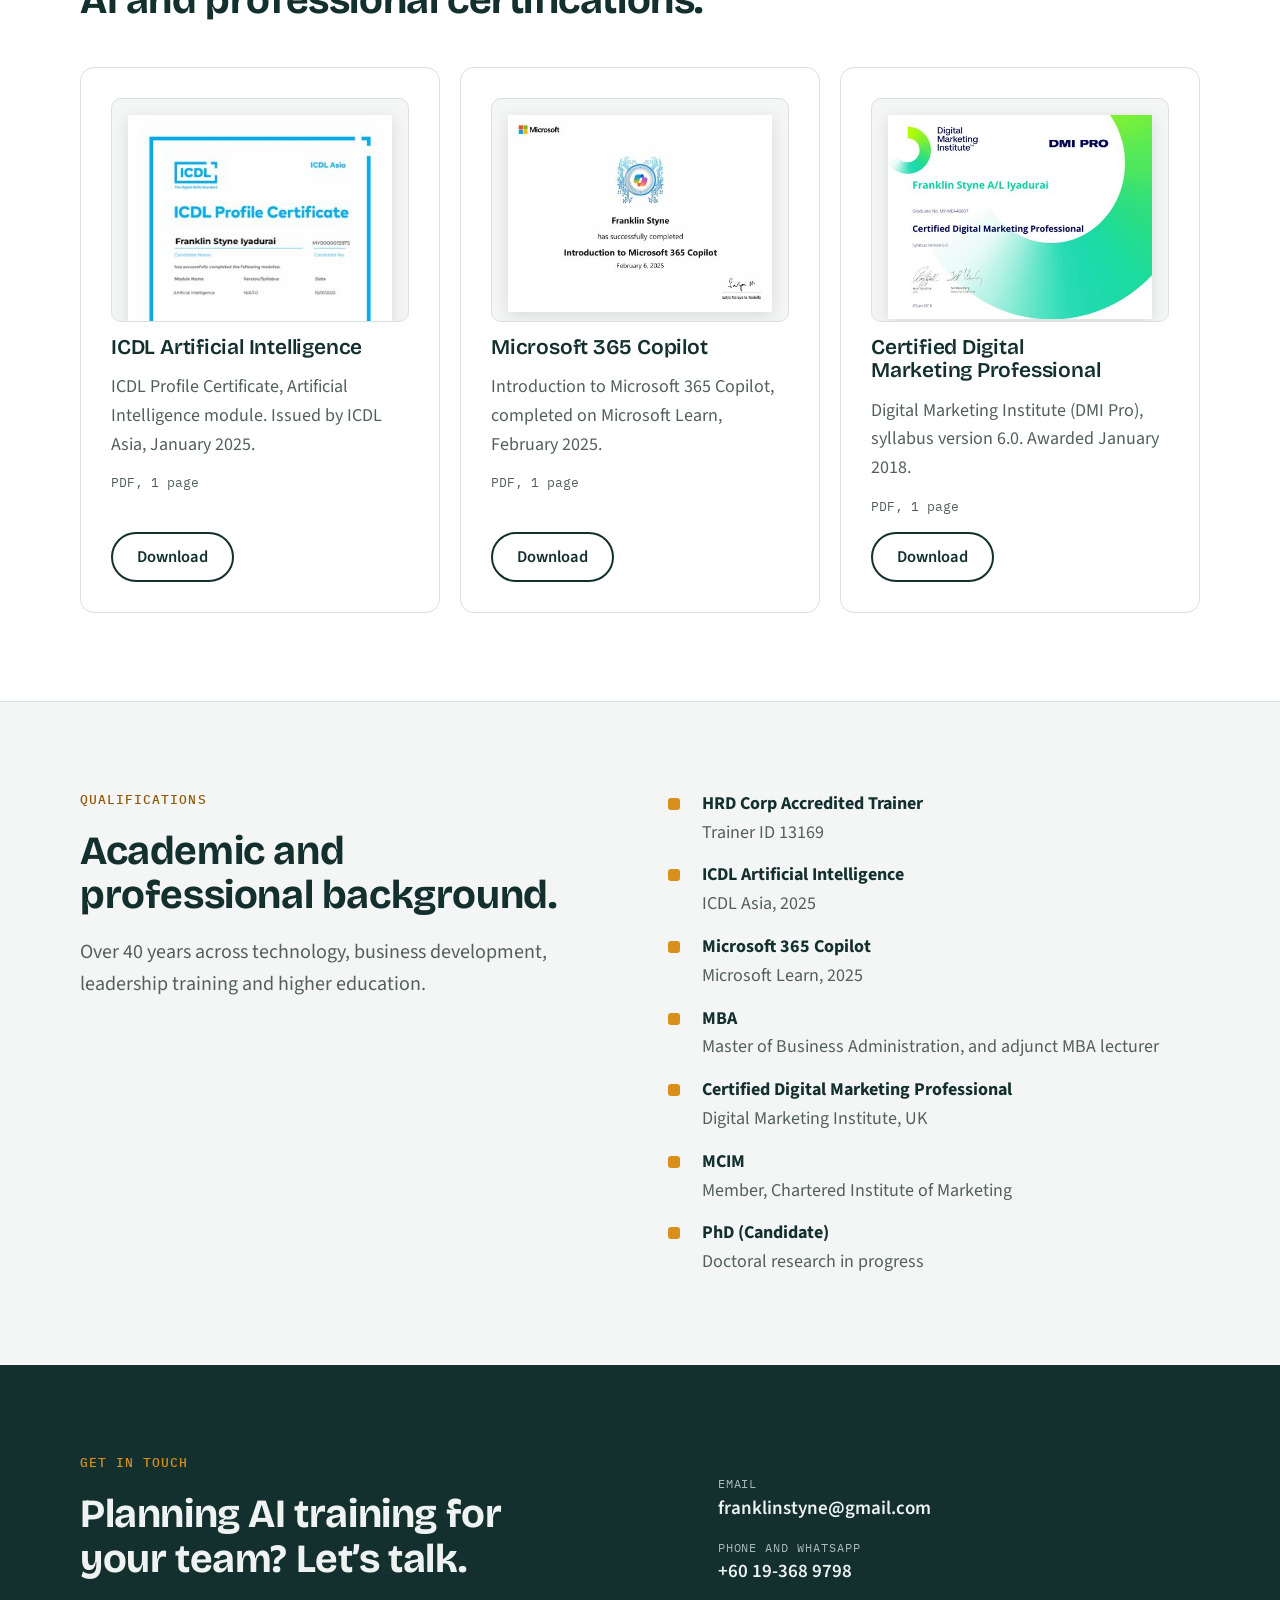
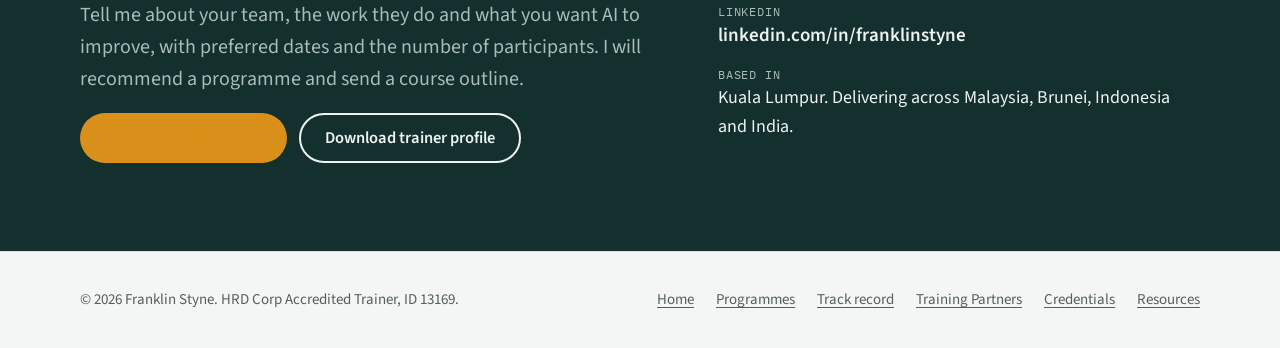
==== commit e5bda2f6: "Add free Resources page with Copilot prompt guide Co-Authored-By: Claude Opus 5.5 <noreply@anthropic" ====
--- a/credentials.html
+++ b/credentials.html
@@ -27,7 +27,7 @@
     <button class="menu-toggle" type="button" aria-expanded="false" aria-controls="nav-links">
       <svg width="18" height="18" viewBox="0 0 24 24" fill="none" stroke="currentColor" stroke-width="2.2" stroke-linecap="round" aria-hidden="true"><path d="M4 7h16M4 12h16M4 17h16"></path></svg>Menu
     </button>
-    <ul class="nav-links" id="nav-links"><li><a href="index.html">Home</a></li><li><a href="programmes.html">Programmes</a></li><li><a href="track-record.html">Track record</a></li><li><a href="training-providers.html">Training Partners</a></li><li><a href="credentials.html" aria-current="page">Credentials</a></li><li><a class="btn btn-accent" href="#contact">Get in touch</a></li></ul>
+    <ul class="nav-links" id="nav-links"><li><a href="index.html">Home</a></li><li><a href="programmes.html">Programmes</a></li><li><a href="track-record.html">Track record</a></li><li><a href="training-providers.html">Training Partners</a></li><li><a href="credentials.html" aria-current="page">Credentials</a></li><li><a href="resources.html">Resources</a></li><li><a class="btn btn-accent" href="#contact">Get in touch</a></li></ul>
   </nav>
 </header>
 <main>
@@ -134,7 +134,7 @@
 <footer>
   <div class="wrap foot">
     <span>&copy; <span class="yr">2026</span> Franklin Styne. HRD Corp Accredited Trainer, ID 13169.</span>
-    <ul><li><a href="index.html">Home</a></li><li><a href="programmes.html">Programmes</a></li><li><a href="track-record.html">Track record</a></li><li><a href="training-providers.html">Training Partners</a></li><li><a href="credentials.html">Credentials</a></li></ul>
+    <ul><li><a href="index.html">Home</a></li><li><a href="programmes.html">Programmes</a></li><li><a href="track-record.html">Track record</a></li><li><a href="training-providers.html">Training Partners</a></li><li><a href="credentials.html">Credentials</a></li><li><a href="resources.html">Resources</a></li></ul>
   </div>
 </footer>
 <script>
--- a/assets/site.css
+++ b/assets/site.css
@@ -35,6 +35,7 @@
 .stack{display:grid;gap:18px}
 .label{font-family:var(--mono);font-size:13px;letter-spacing:.08em;text-transform:uppercase;color:var(--accent-text);font-weight:500}
 .lede{font-size:20px;color:var(--muted);max-width:60ch}
+.lede p+p{margin-top:12px}
 .muted{color:var(--muted)}
 
 /* Header */
@@ -46,12 +47,12 @@
 .brand .names{display:grid;line-height:1.1;gap:2px}
 .brand b{font-family:var(--display);font-size:22px;font-weight:700;letter-spacing:-.02em}
 .brand .names span{font-family:var(--mono);font-size:11.5px;color:var(--accent-text);letter-spacing:.14em;text-transform:uppercase;font-weight:600}
-.nav-links{display:flex;align-items:center;gap:26px;list-style:none;margin:0;padding:0;font-size:16.5px}
-.nav-links a{color:var(--fg);text-decoration:none;padding:6px 0;border-bottom:2px solid transparent}
+.nav-links{display:flex;align-items:center;gap:22px;list-style:none;margin:0;padding:0;font-size:16.5px}
+.nav-links a{color:var(--fg);text-decoration:none;padding:6px 0;white-space:nowrap;border-bottom:2px solid transparent}
 .nav-links a:hover{border-bottom-color:var(--line)}
 .nav-links a[aria-current="page"]{border-bottom-color:var(--accent);font-weight:600}
 .menu-toggle{display:none;background:none;border:1.5px solid var(--fg);color:var(--fg);border-radius:10px;min-height:44px;padding:0 14px;font:600 15px var(--body);cursor:pointer}
-@media (max-width:940px){
+@media (max-width:1080px){
   .menu-toggle{display:inline-flex;align-items:center;gap:8px}
   .nav{flex-wrap:wrap}
   .nav-links{display:none;width:100%;flex-direction:column;align-items:stretch;gap:0;padding-bottom:14px}
@@ -82,12 +83,12 @@
 .head{display:grid;gap:14px;margin-bottom:44px;max-width:760px}
 
 /* Hero */
-.hero{padding-block:72px 88px}
-.hero-grid{display:grid;grid-template-columns:minmax(0,1.15fr) minmax(0,.85fr);gap:56px;align-items:center}
+.hero{padding-block:44px 72px}
+.hero-grid{display:grid;grid-template-columns:minmax(0,1.15fr) minmax(0,.85fr);gap:56px;align-items:start}
 .hero h1 em{font-style:normal;color:var(--accent-text)}
 .hero .roles{font-family:var(--mono);font-size:14px;color:var(--muted);letter-spacing:.04em}
 .hero-photo{position:relative;margin:0}
-.hero-photo img{width:100%;aspect-ratio:4/5;object-fit:cover;border-radius:var(--radius)}
+.hero-photo img{width:100%;height:auto;aspect-ratio:4/5;object-fit:cover;object-position:50% 35%;border-radius:var(--radius)}
 .id-tag{position:absolute;left:-28px;bottom:28px;background:var(--surface);color:var(--fg);border:1px solid var(--line);border-radius:12px;padding:14px 18px;box-shadow:0 14px 36px rgba(10,30,28,.18);display:grid;gap:2px;max-width:calc(100% - 8px)}
 .id-tag .t{font-family:var(--mono);font-size:11.5px;letter-spacing:.1em;text-transform:uppercase;color:var(--muted)}
 .id-tag .v{font-family:var(--display);font-size:22px;font-weight:700}
@@ -215,3 +216,73 @@
 }
 .hero .proof{font-family:var(--mono);font-size:13.5px;color:var(--muted);letter-spacing:.02em;display:flex;flex-wrap:wrap;gap:4px 10px}
 .hero .proof span{color:var(--accent)}
+
+/* TikTok embeds */
+.tt-grid{display:grid;grid-template-columns:repeat(2,minmax(0,340px));justify-content:center;gap:32px 48px;align-items:start}
+@media (max-width:980px){.tt-grid{grid-template-columns:1fr;justify-items:center}}
+.tt{margin:0;display:grid;gap:10px;min-width:0;width:100%;max-width:340px;justify-self:center}
+.tt iframe{display:block;width:100%;height:600px;border:0;border-radius:var(--radius);background:var(--ink)}
+.tt figcaption{font-weight:600;font-size:16px;display:grid;gap:2px;text-align:center}
+.tt figcaption a{font-weight:400;font-size:15px}
+
+/* Hero paths and kicker */
+.hero .kicker{font-family:var(--display);font-size:clamp(19px,1.9vw,23px);line-height:1.3;letter-spacing:-.005em;color:var(--accent-text);font-weight:600;padding-left:14px;border-left:3px solid var(--accent)}
+.paths{display:grid;grid-template-columns:repeat(2,minmax(0,1fr));gap:12px;margin-top:6px}
+.path{display:grid;gap:2px;padding:16px 20px;border-radius:12px;background:var(--accent);color:#1A1205;text-decoration:none;border:2px solid var(--accent)}
+.path .k{font-family:var(--mono);font-size:12px;letter-spacing:.08em;text-transform:uppercase;opacity:.8}
+.path strong{font-size:17.5px}
+.path strong::after{content:" \2192"}
+.path:hover{background:var(--fg);border-color:var(--fg);color:var(--bg)}
+.path-alt{background:transparent;color:var(--fg);border-color:var(--fg)}
+@media (max-width:520px){.paths{grid-template-columns:1fr}}
+@media (max-width:860px){.hero{padding-block:40px 56px}.hero-photo img{aspect-ratio:4/3}}
+
+/* Lesson video */
+.lesson{display:grid;grid-template-columns:minmax(0,.8fr) minmax(0,1.2fr);gap:48px;align-items:center}
+@media (max-width:860px){.lesson{grid-template-columns:1fr;gap:28px}}
+.lesson-video{margin:0;display:grid;gap:8px}
+.lesson-video video{width:100%;aspect-ratio:16/9;border-radius:var(--radius);background:var(--ink)}
+.lesson-video figcaption{font-size:14.5px;color:var(--muted)}
+.mini-steps{margin:0;padding-left:22px;display:grid;gap:6px;color:var(--muted)}
+.mini-steps li::marker{color:var(--accent-text);font-weight:700}
+
+/* Signature journey (a real sequence) */
+.journey{list-style:none;margin:0;padding:0;display:grid;grid-template-columns:repeat(4,minmax(0,1fr));gap:20px;counter-reset:j}
+.journey li{counter-increment:j;display:grid;grid-template-rows:auto 1fr;background:var(--surface);border:1px solid var(--line);border-radius:var(--radius);overflow:hidden}
+.journey img{width:100%;aspect-ratio:16/10;object-fit:cover}
+.journey li>div{padding:18px 20px 22px;display:grid;gap:8px;align-content:start}
+.journey h3::before{content:"Step " counter(j);display:block;font-family:var(--mono);font-size:12px;letter-spacing:.08em;text-transform:uppercase;color:var(--accent-text);margin-bottom:4px}
+.journey p{color:var(--muted);font-size:16px}
+@media (max-width:980px){.journey{grid-template-columns:repeat(2,minmax(0,1fr))}}
+@media (max-width:520px){.journey{grid-template-columns:1fr}}
+
+/* Programme route cards */
+.route{text-decoration:none;color:var(--fg)}
+.route:hover{border-color:var(--accent)}
+.route .more{color:var(--accent-text)}
+
+/* Programme route table */
+.table-wrap{overflow-x:auto;border:1px solid var(--line);border-radius:var(--radius);background:var(--surface)}
+.routes{width:100%;border-collapse:collapse;min-width:560px}
+.routes th,.routes td{text-align:left;padding:14px 18px;border-top:1px solid var(--line);vertical-align:top}
+.routes thead th{border-top:0;font-family:var(--mono);font-size:12px;letter-spacing:.08em;text-transform:uppercase;color:var(--muted);font-weight:600}
+.routes td:first-child{font-style:italic}
+.routes td a{font-weight:600}
+.leave{background:var(--accent-soft);border-radius:10px;padding:12px 16px}
+.prog .facts{grid-template-columns:repeat(2,minmax(0,1fr))}
+.prog>.stack{align-content:start}
+@media (max-width:520px){.lede{font-size:17.5px}.hero h1{font-size:36px}.hero .proof{font-size:12.5px}}
+
+/* Resources: prompt cards */
+.level{display:grid;gap:8px;margin:56px 0 22px}
+.level:first-of-type{margin-top:0}
+.prompt .where{font-family:var(--mono);font-size:13px;color:var(--muted)}
+.prompt-text{background:var(--bg);border:1px solid var(--line);border-left:3px solid var(--accent);border-radius:10px;padding:16px 18px;margin:0;color:var(--fg);font-size:17px;line-height:1.55}
+.prompt-text .slot{color:var(--accent-text);font-weight:600}
+.prompt .why{font-size:16px}
+.prompt .actions{margin-top:auto}
+.copy-btn{min-height:44px;padding:0 18px;font-size:15px}
+.copy-btn.done{background:var(--fg);color:var(--bg)}
+.tips{display:grid;grid-template-columns:repeat(3,minmax(0,1fr));gap:20px}
+.tips .k{font-family:var(--mono);font-size:22px;font-weight:600;color:var(--accent-text)}
+@media (max-width:860px){.tips{grid-template-columns:1fr}}
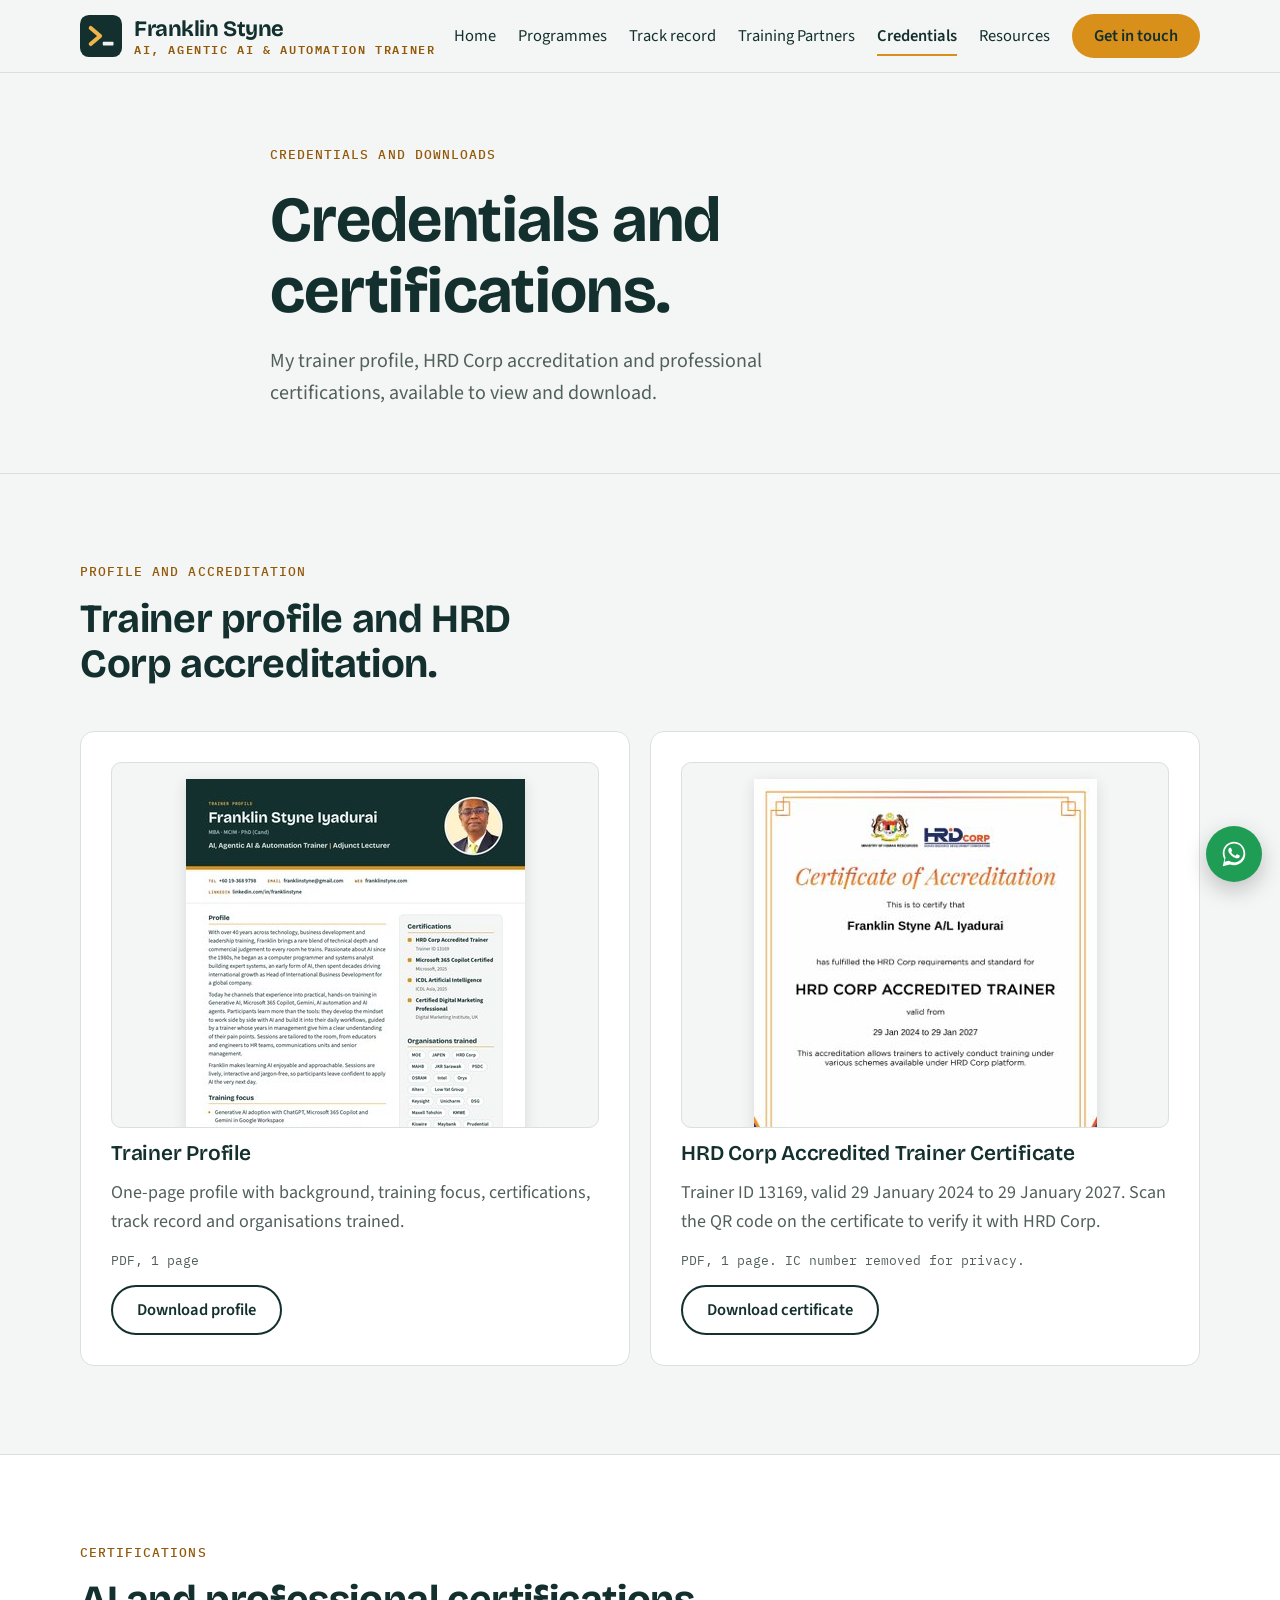
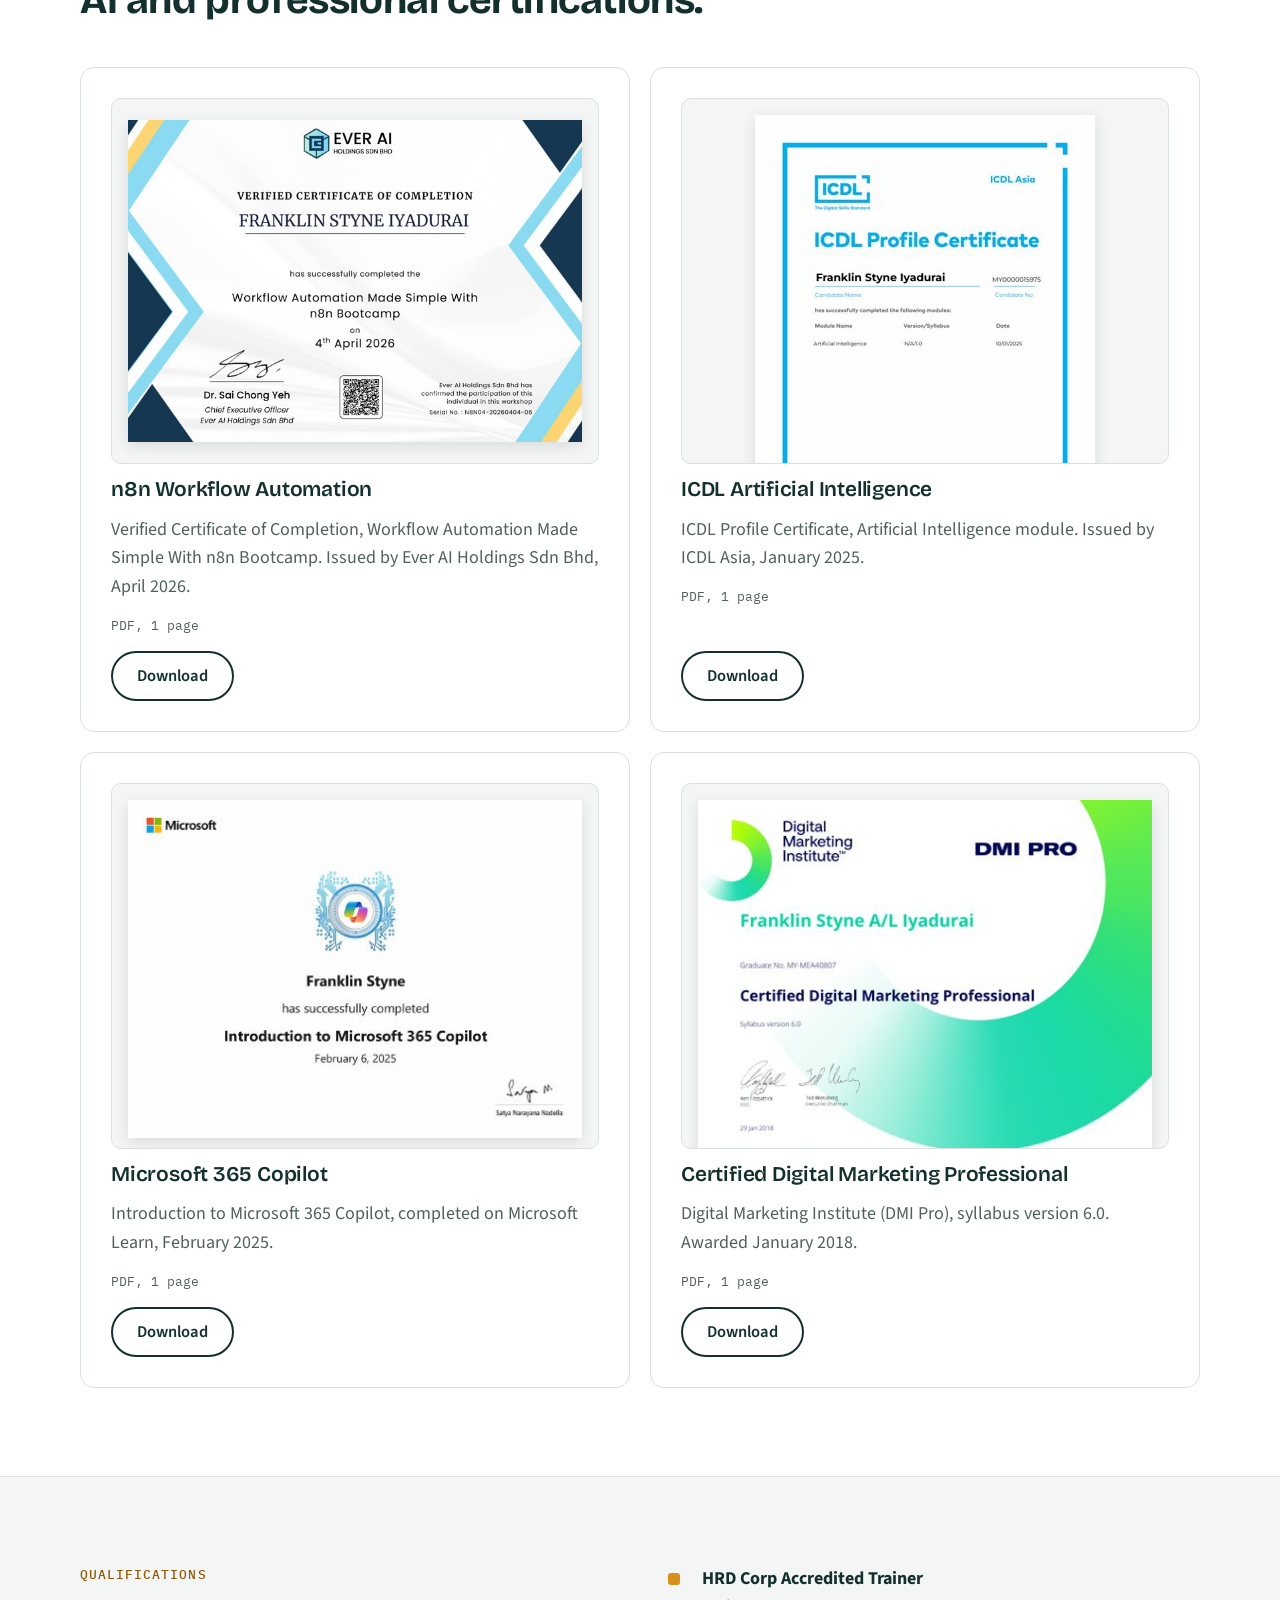
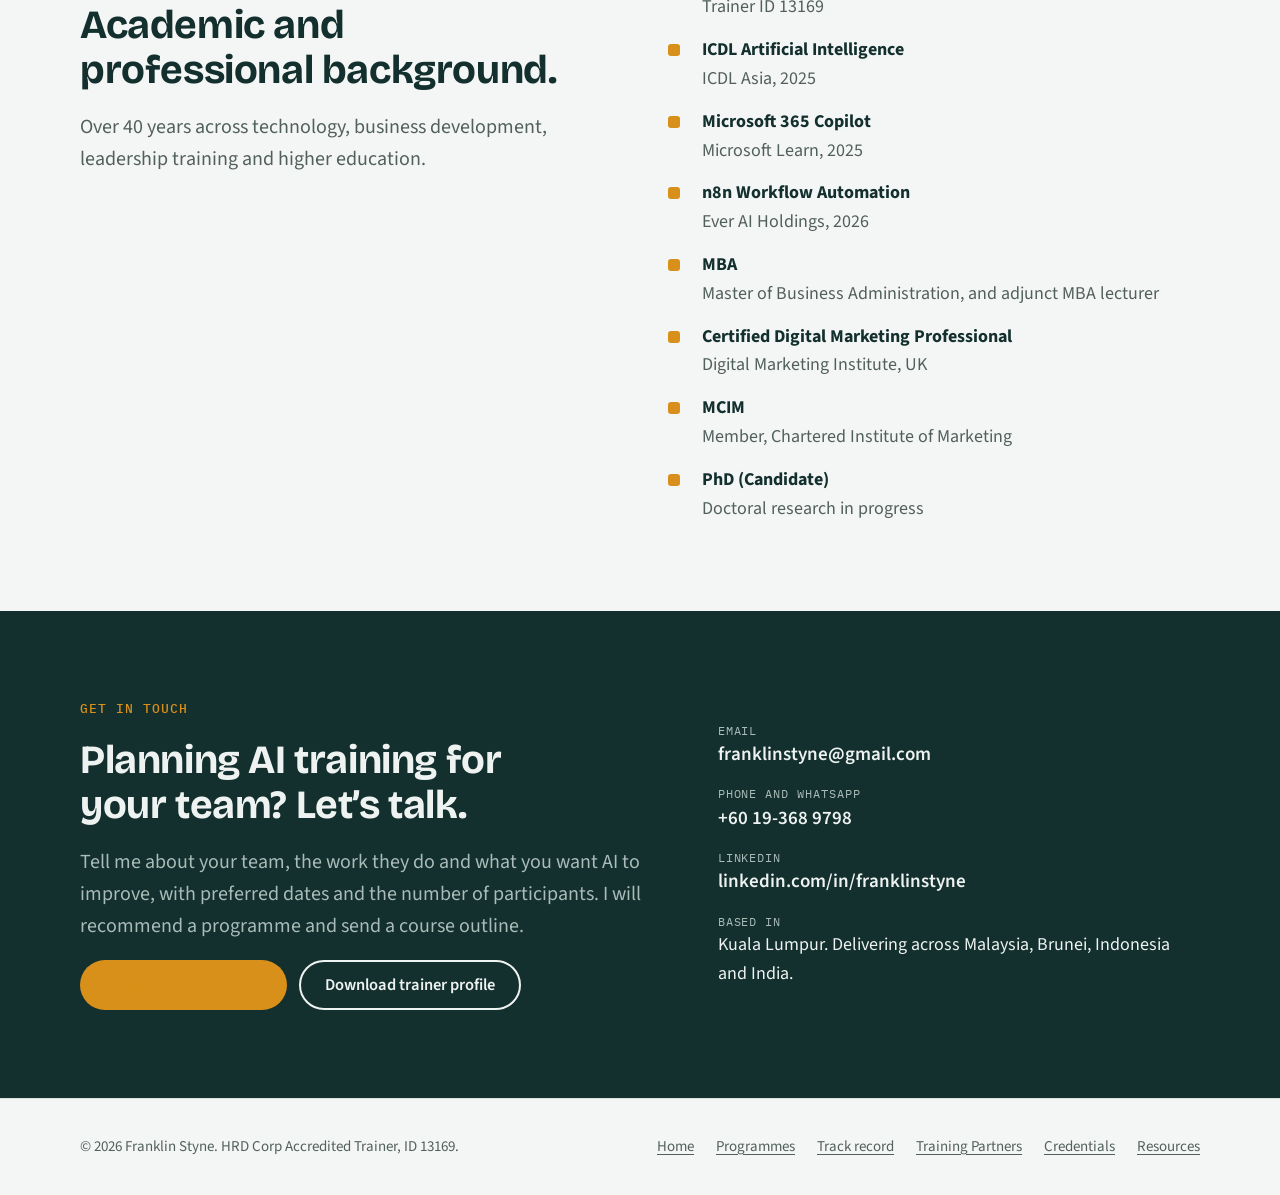
==== commit 8dbca05e: "Add n8n Workflow Automation certificate to Credentials page Co-Authored-By: Claude Opus 5.5 <noreply" ====
--- a/credentials.html
+++ b/credentials.html
@@ -68,7 +68,14 @@
       <p class="label">Certifications</p>
       <h2>AI and professional certifications.</h2>
     </div>
-    <div class="grid-3">
+    <div class="grid-2">
+      <article class="card cert">
+        <a class="thumb" href="downloads/franklin-styne-n8n-workflow-automation-bootcamp.pdf" target="_blank" rel="noopener"><img src="assets/certs/franklin-styne-n8n-workflow-automation-bootcamp.jpg" alt="Preview of n8n Workflow Automation Bootcamp certificate" loading="lazy"></a>
+        <h3>n8n Workflow Automation</h3>
+        <p>Verified Certificate of Completion, Workflow Automation Made Simple With n8n Bootcamp. Issued by Ever AI Holdings Sdn Bhd, April 2026.</p>
+        <p class="meta">PDF, 1 page</p>
+        <div class="actions"><a class="btn btn-line" href="downloads/franklin-styne-n8n-workflow-automation-bootcamp.pdf" download>Download</a></div>
+      </article>
       <article class="card cert">
         <a class="thumb" href="downloads/franklin-styne-icdl-artificial-intelligence.pdf" target="_blank" rel="noopener"><img src="assets/certs/franklin-styne-icdl-artificial-intelligence.jpg" alt="Preview of ICDL Artificial Intelligence" loading="lazy"></a>
         <h3>ICDL Artificial Intelligence</h3>
@@ -104,6 +111,7 @@
       <li><div><strong>HRD Corp Accredited Trainer</strong><span>Trainer ID 13169</span></div></li>
       <li><div><strong>ICDL Artificial Intelligence</strong><span>ICDL Asia, 2025</span></div></li>
       <li><div><strong>Microsoft 365 Copilot</strong><span>Microsoft Learn, 2025</span></div></li>
+      <li><div><strong>n8n Workflow Automation</strong><span>Ever AI Holdings, 2026</span></div></li>
       <li><div><strong>MBA</strong><span>Master of Business Administration, and adjunct MBA lecturer</span></div></li>
       <li><div><strong>Certified Digital Marketing Professional</strong><span>Digital Marketing Institute, UK</span></div></li>
       <li><div><strong>MCIM</strong><span>Member, Chartered Institute of Marketing</span></div></li>
--- a/assets/site.css
+++ b/assets/site.css
@@ -203,7 +203,7 @@
 
 /* Certificate cards */
 .cert .thumb{display:grid;place-items:center;background:var(--bg);border:1px solid var(--line);border-radius:10px;padding:16px;aspect-ratio:4/3;overflow:hidden}
-.cert .thumb img{max-height:100%;width:auto;object-fit:contain;box-shadow:0 4px 14px rgba(10,30,28,.12)}
+.cert .thumb img{max-height:100%;max-width:100%;width:auto;object-fit:contain;box-shadow:0 4px 14px rgba(10,30,28,.12)}
 .cert .meta{font-family:var(--mono);font-size:13px;color:var(--muted)}
 .cert .actions{margin-top:auto}
 
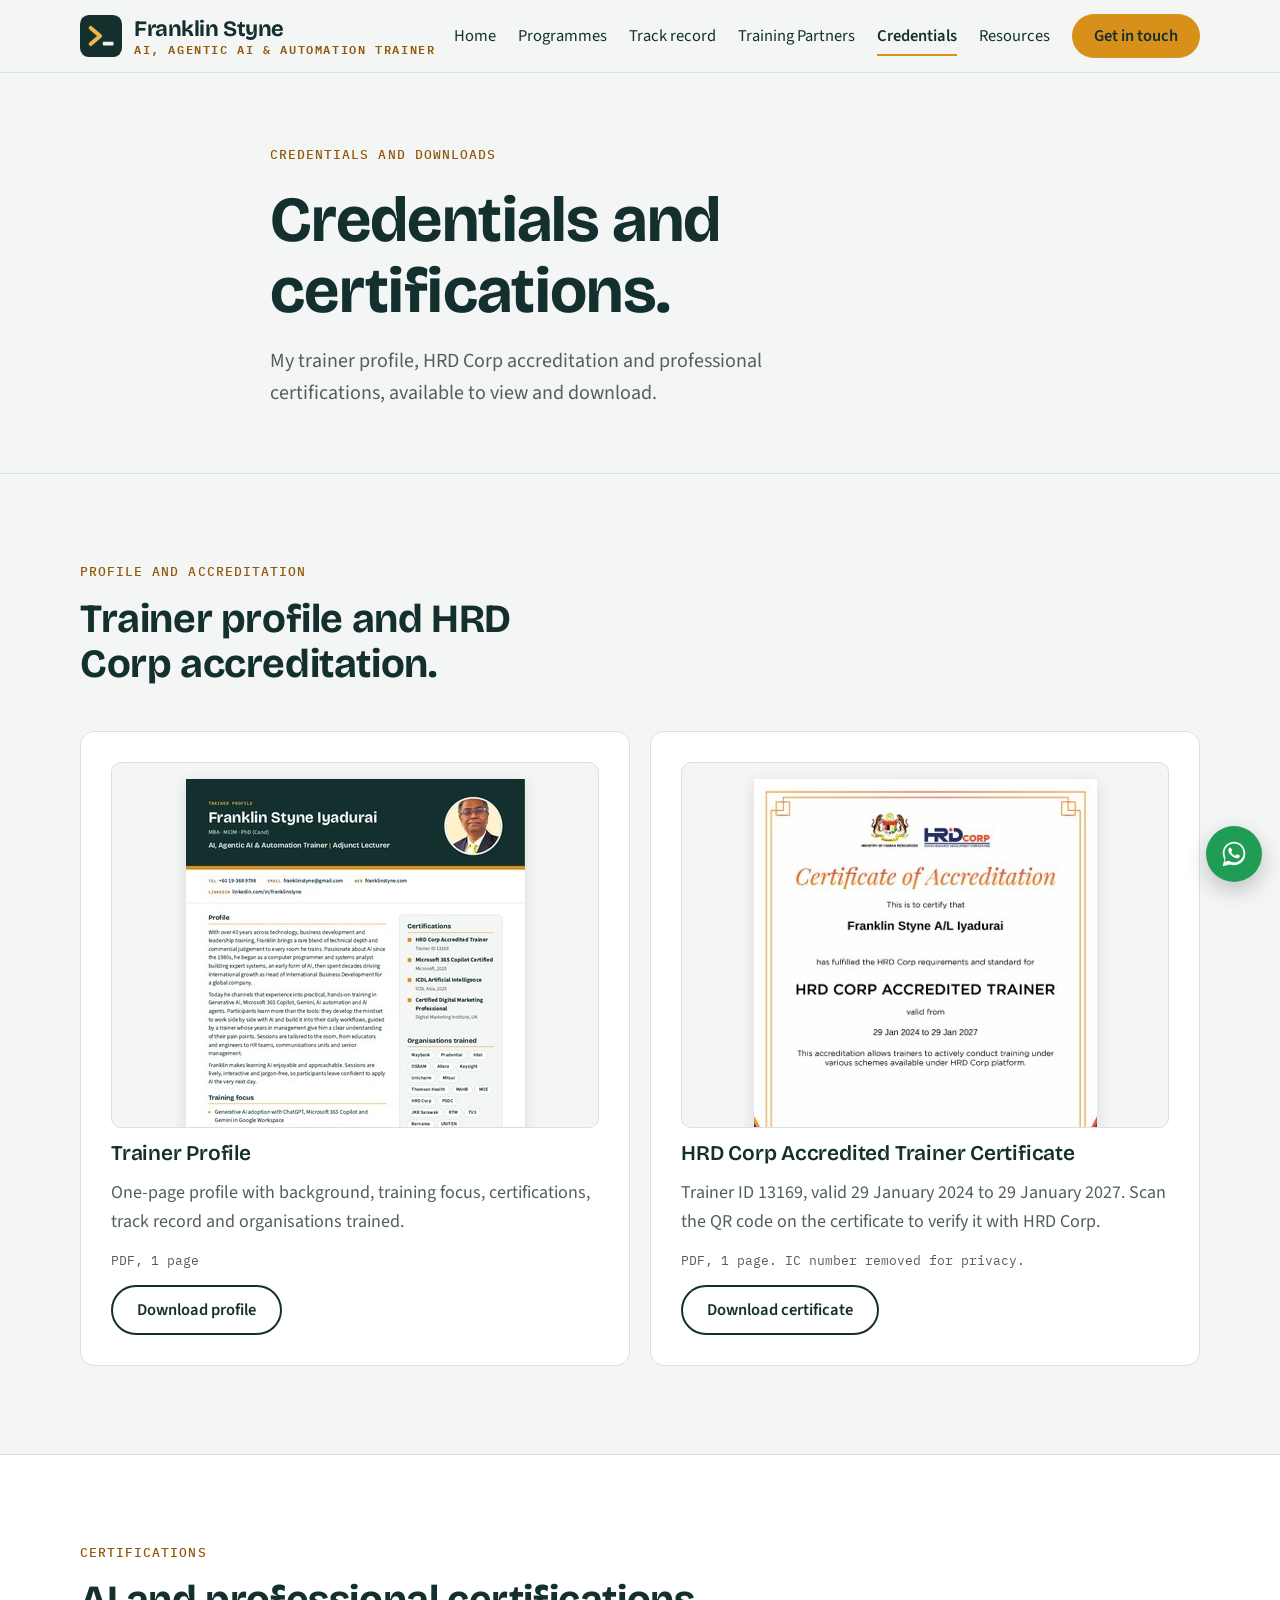
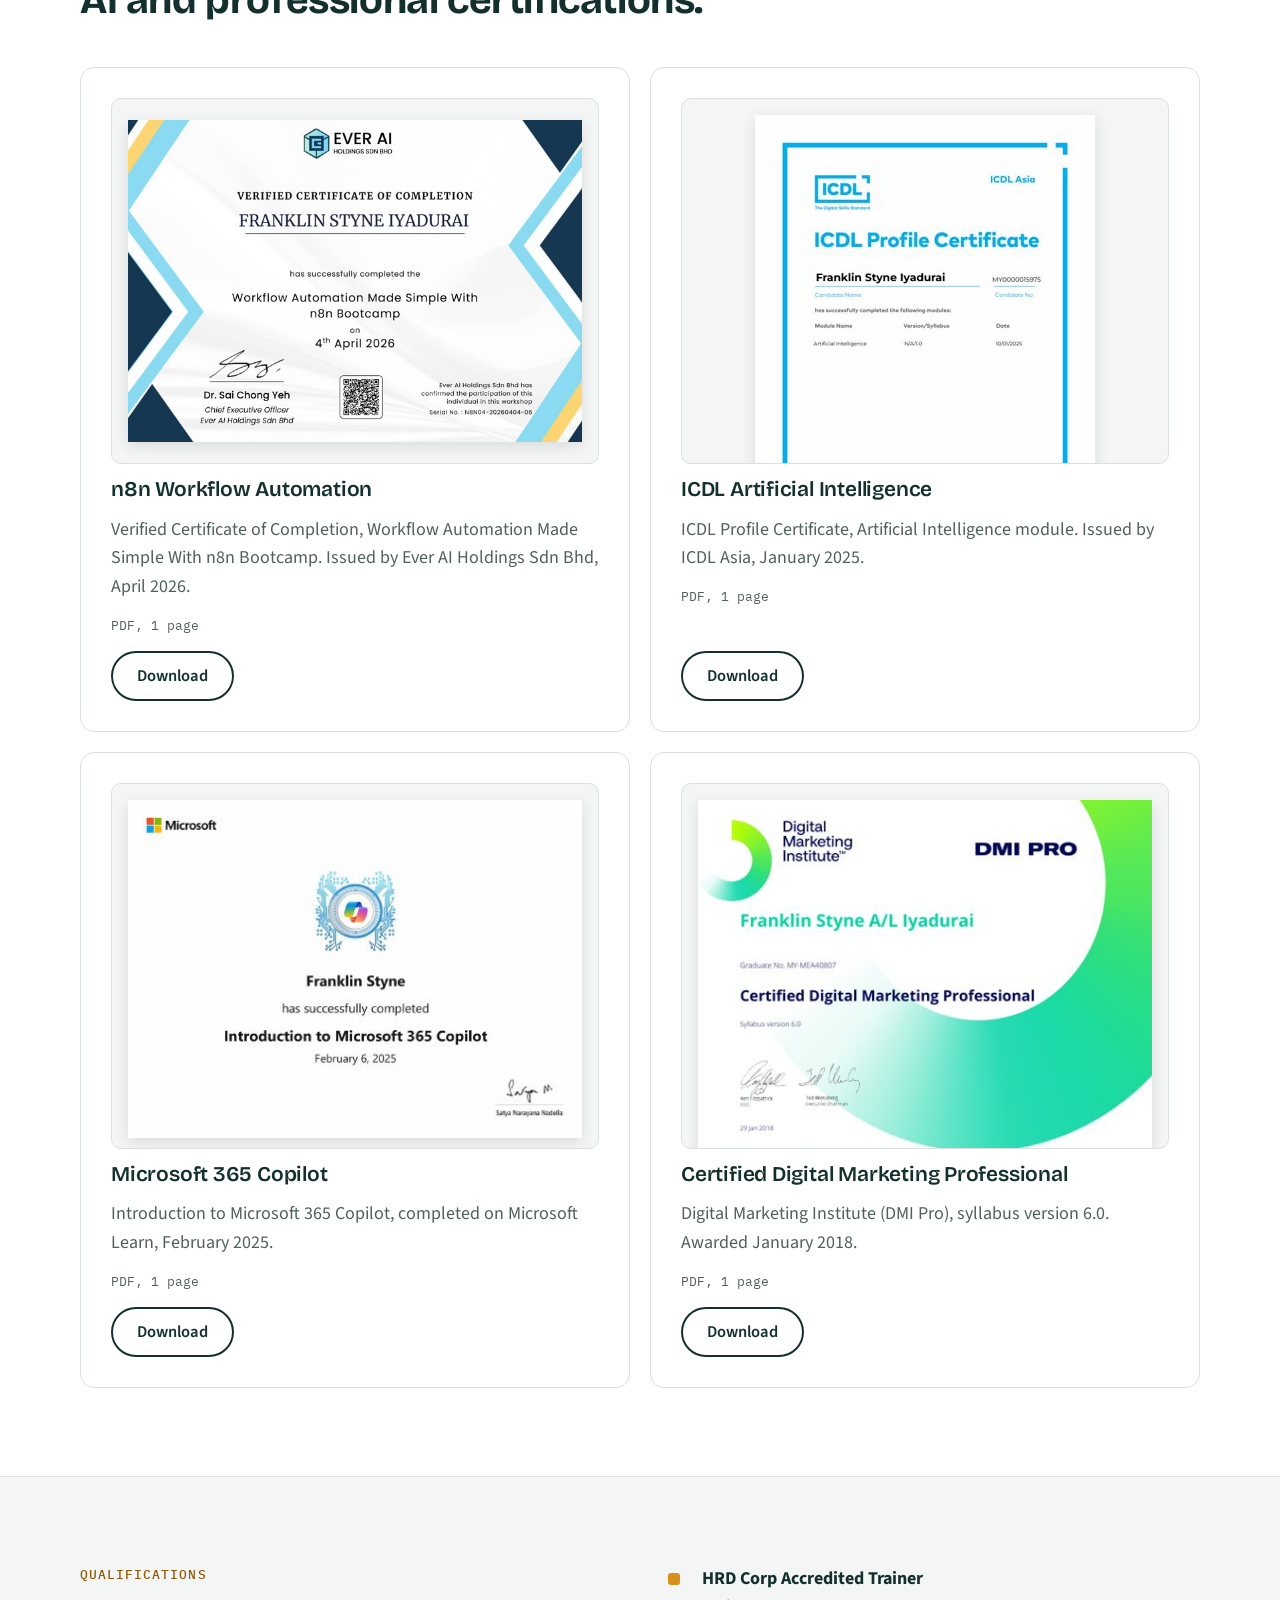
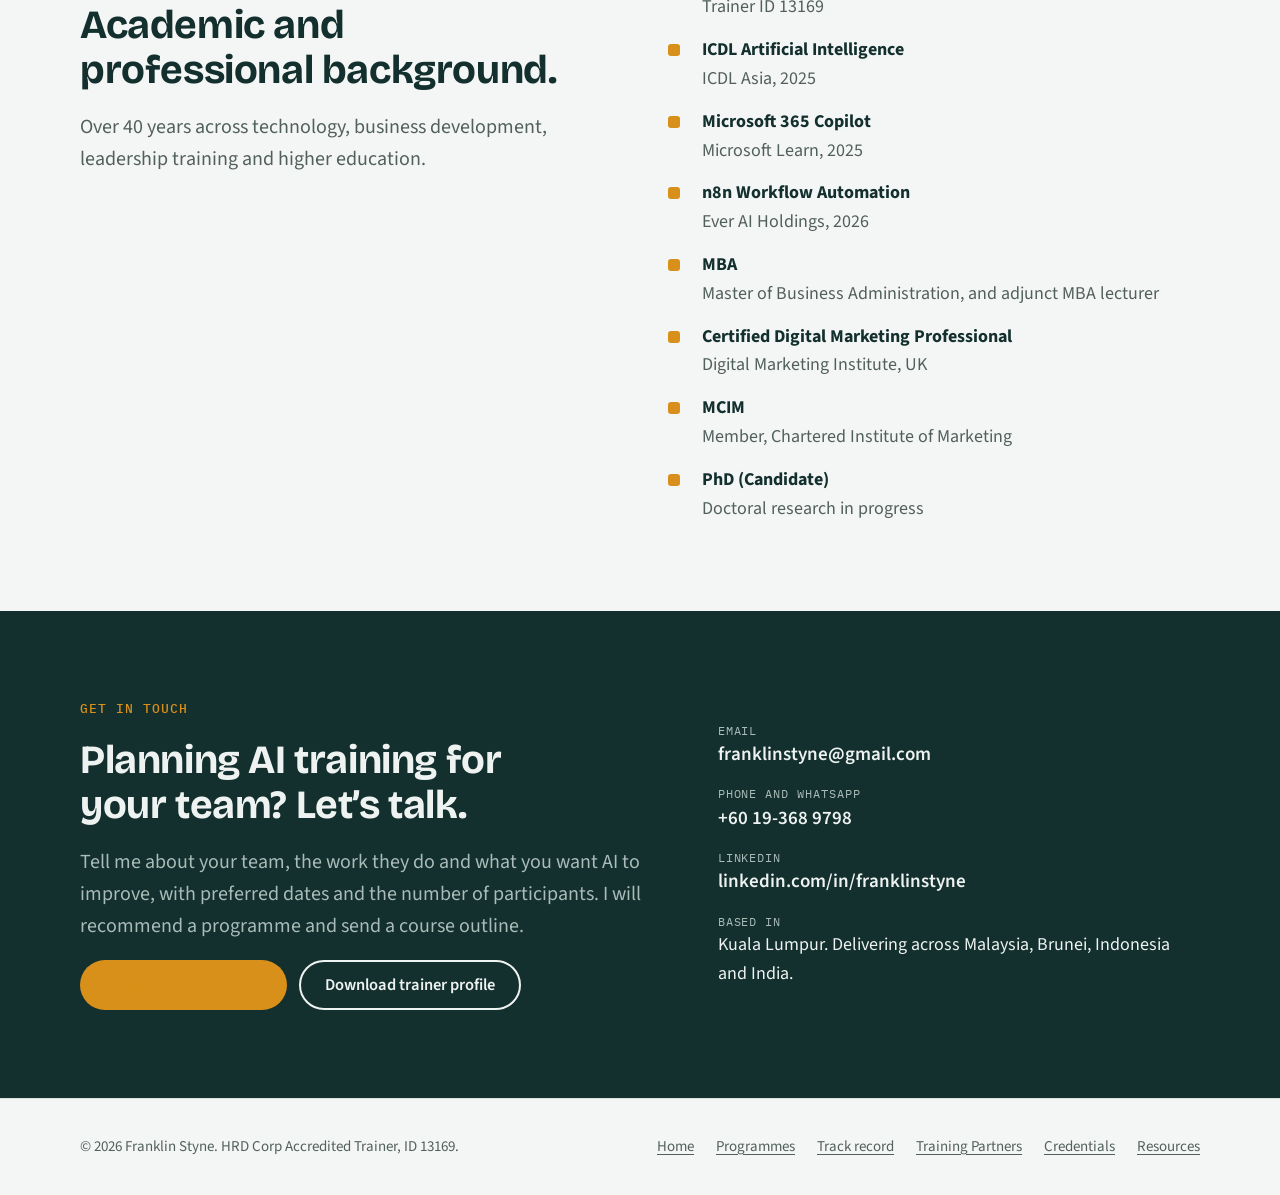
==== commit 8e3beff8: "Resources: direct link to the AI privacy hack steps; refresh stylesheet cache Co-Authored-By: Claude" ====
--- a/credentials.html
+++ b/credentials.html
@@ -17,7 +17,7 @@
 <link rel="preconnect" href="https://fonts.googleapis.com">
 <link rel="preconnect" href="https://fonts.gstatic.com" crossorigin>
 <link rel="stylesheet" href="https://fonts.googleapis.com/css2?family=Bricolage+Grotesque:opsz,wght@12..96,600;12..96,700&family=IBM+Plex+Mono:wght@500;600&family=Source+Sans+3:wght@400;600;700&display=swap">
-<link rel="stylesheet" href="assets/site.css">
+<link rel="stylesheet" href="assets/site.css?v=20261127">
 </head>
 <body>
 <a class="wa" href="https://wa.me/60193689798?text=Hi%20Franklin%2C%20I%27d%20like%20to%20discuss%20an%20AI%20training%20programme" target="_blank" rel="noopener" aria-label="Message Franklin on WhatsApp"><svg viewBox="0 0 32 32" fill="#fff" aria-hidden="true"><path d="M16.01 3C9.38 3 4 8.38 4 15.01c0 2.35.64 4.55 1.76 6.44L4 29l7.73-1.7a11.9 11.9 0 0 0 4.28.79h.01c6.63 0 12.01-5.38 12.01-12.01C28.03 8.38 22.65 3 16.01 3zm0 21.9h-.01a9.9 9.9 0 0 1-5.05-1.38l-.36-.21-4.58 1.01 1.01-4.46-.24-.38A9.85 9.85 0 0 1 5.9 15c0-5.58 4.54-10.11 10.11-10.11 2.7 0 5.24 1.05 7.15 2.96a10.05 10.05 0 0 1 2.96 7.16c0 5.58-4.54 10.09-10.11 10.09zm5.55-7.57c-.3-.15-1.79-.89-2.07-.99-.28-.1-.48-.15-.68.15-.2.3-.78.99-.96 1.19-.18.2-.35.22-.65.07-.3-.15-1.28-.47-2.44-1.5-.9-.8-1.51-1.79-1.69-2.09-.18-.3-.02-.46.13-.61.14-.14.3-.35.45-.53.15-.18.2-.3.3-.5.1-.2.05-.38-.02-.53-.08-.15-.68-1.63-.93-2.24-.24-.58-.49-.5-.68-.51h-.58c-.2 0-.53.07-.8.38-.28.3-1.05 1.03-1.05 2.5s1.08 2.9 1.23 3.1c.15.2 2.13 3.24 5.15 4.55.72.31 1.28.5 1.72.63.72.23 1.38.2 1.9.12.58-.09 1.79-.73 2.04-1.44.25-.71.25-1.31.18-1.44-.07-.13-.28-.2-.58-.35z"/></svg></a>
--- a/assets/site.css
+++ b/assets/site.css
@@ -286,3 +286,9 @@
 .tips{display:grid;grid-template-columns:repeat(3,minmax(0,1fr));gap:20px}
 .tips .k{font-family:var(--mono);font-size:22px;font-weight:600;color:var(--accent-text)}
 @media (max-width:860px){.tips{grid-template-columns:1fr}}
+.infographic{margin:0}.infographic img{display:block;width:100%;height:auto;border-radius:var(--radius);border:1px solid var(--line)}
+.tip-video{margin-top:56px;align-items:center}.vertical-video{justify-self:center;width:100%;max-width:380px}.lesson-video.vertical-video video{aspect-ratio:9/16}
+.client-list li.linked{padding:0;border-color:var(--gold,#D9901A)}.client-list li.linked a{display:block;padding:6px 16px;color:#93590A;text-decoration:none;border-radius:999px}.client-list li.linked a::after{content:" \2197";font-weight:700}.client-list li.linked a:hover,.client-list li.linked a:focus-visible{background:#FBF1DE;text-decoration:underline}.list-note{margin-top:22px;font-size:15px}
+.grid-2>.span-2{grid-column:1/-1}
+.howto{margin:4px 0 0;padding:0;list-style:none;counter-reset:h;display:grid;gap:14px}.howto>li{counter-increment:h;position:relative;padding-left:44px;font-size:17px;line-height:1.55}.howto>li::before{content:counter(h);position:absolute;left:0;top:0;width:30px;height:30px;border-radius:50%;background:var(--ink,#13302E);color:#F0B54A;font-family:var(--mono);font-weight:600;font-size:14px;display:grid;place-items:center}.howto .prompt-text{margin-top:10px}.howto .actions{margin-top:12px}
+.tip-video{scroll-margin-top:110px}.tip-video:target>.card{box-shadow:0 0 0 3px #F0B54A}
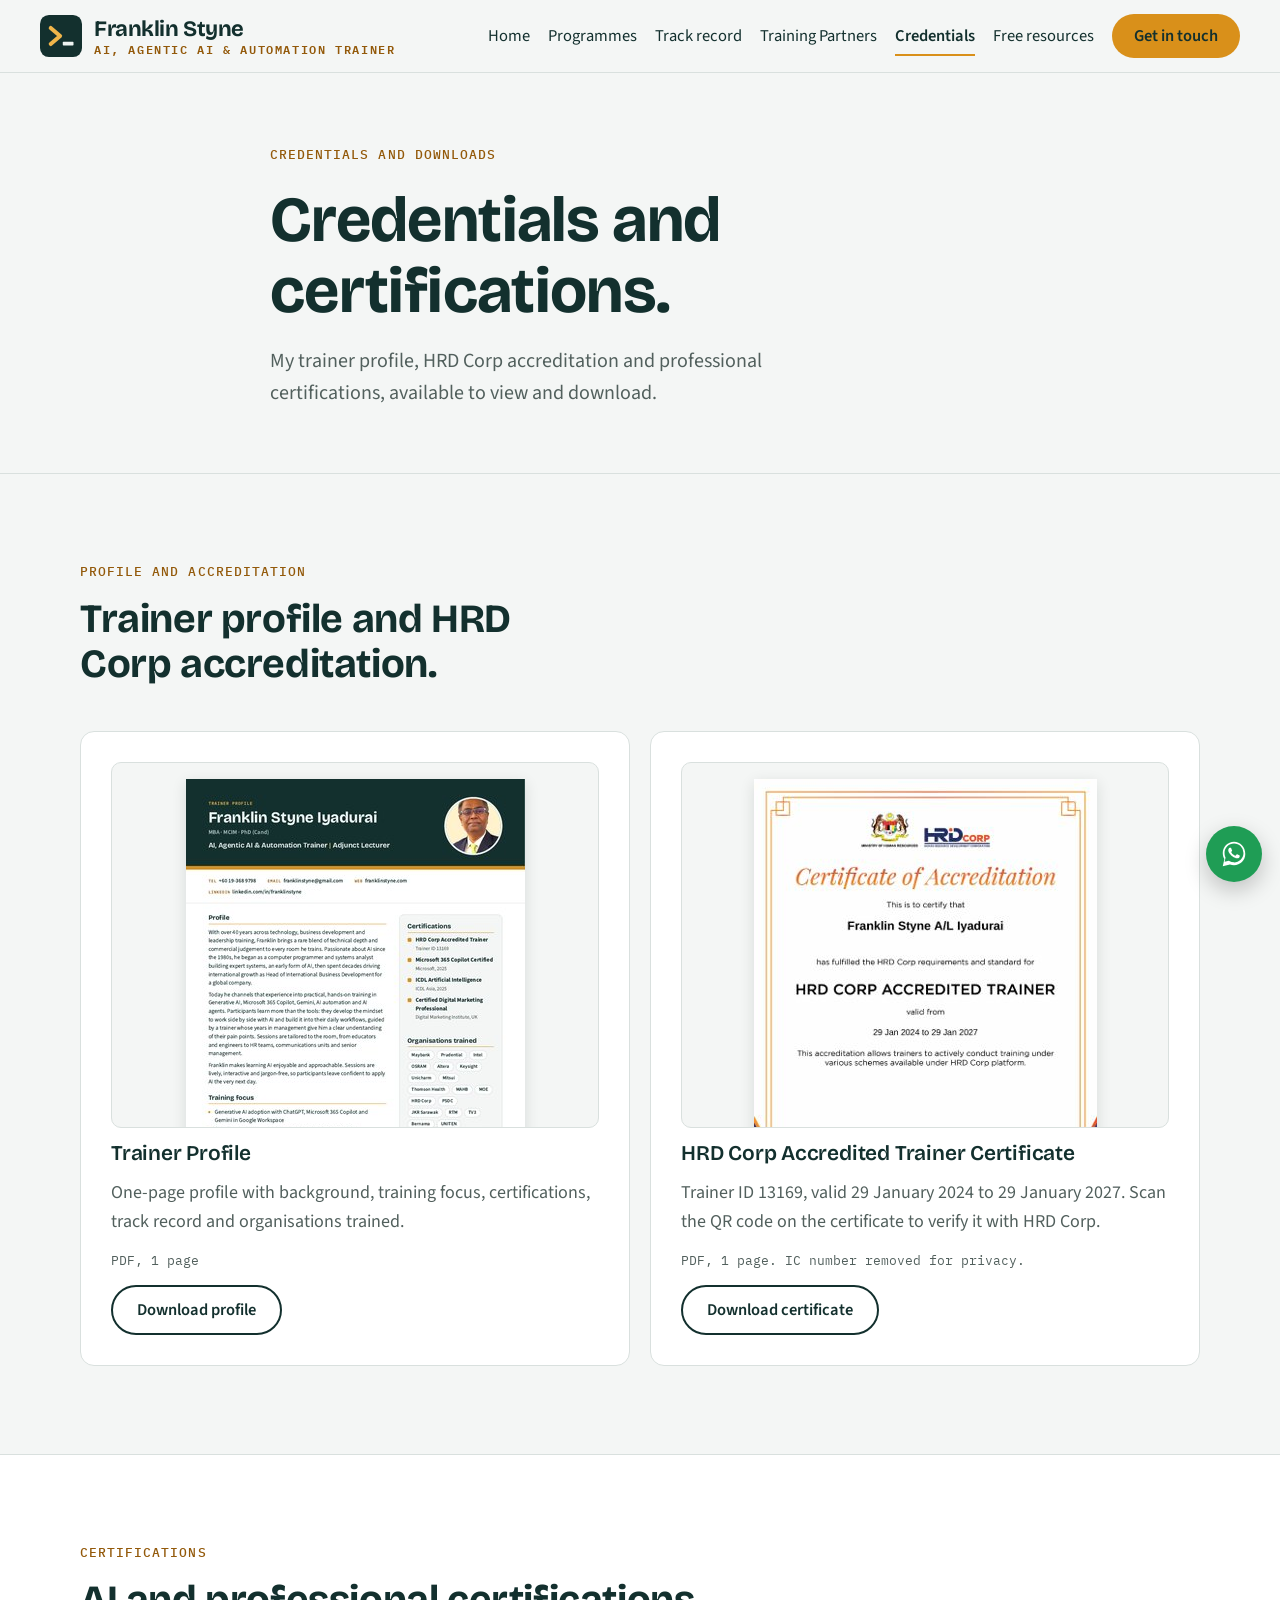
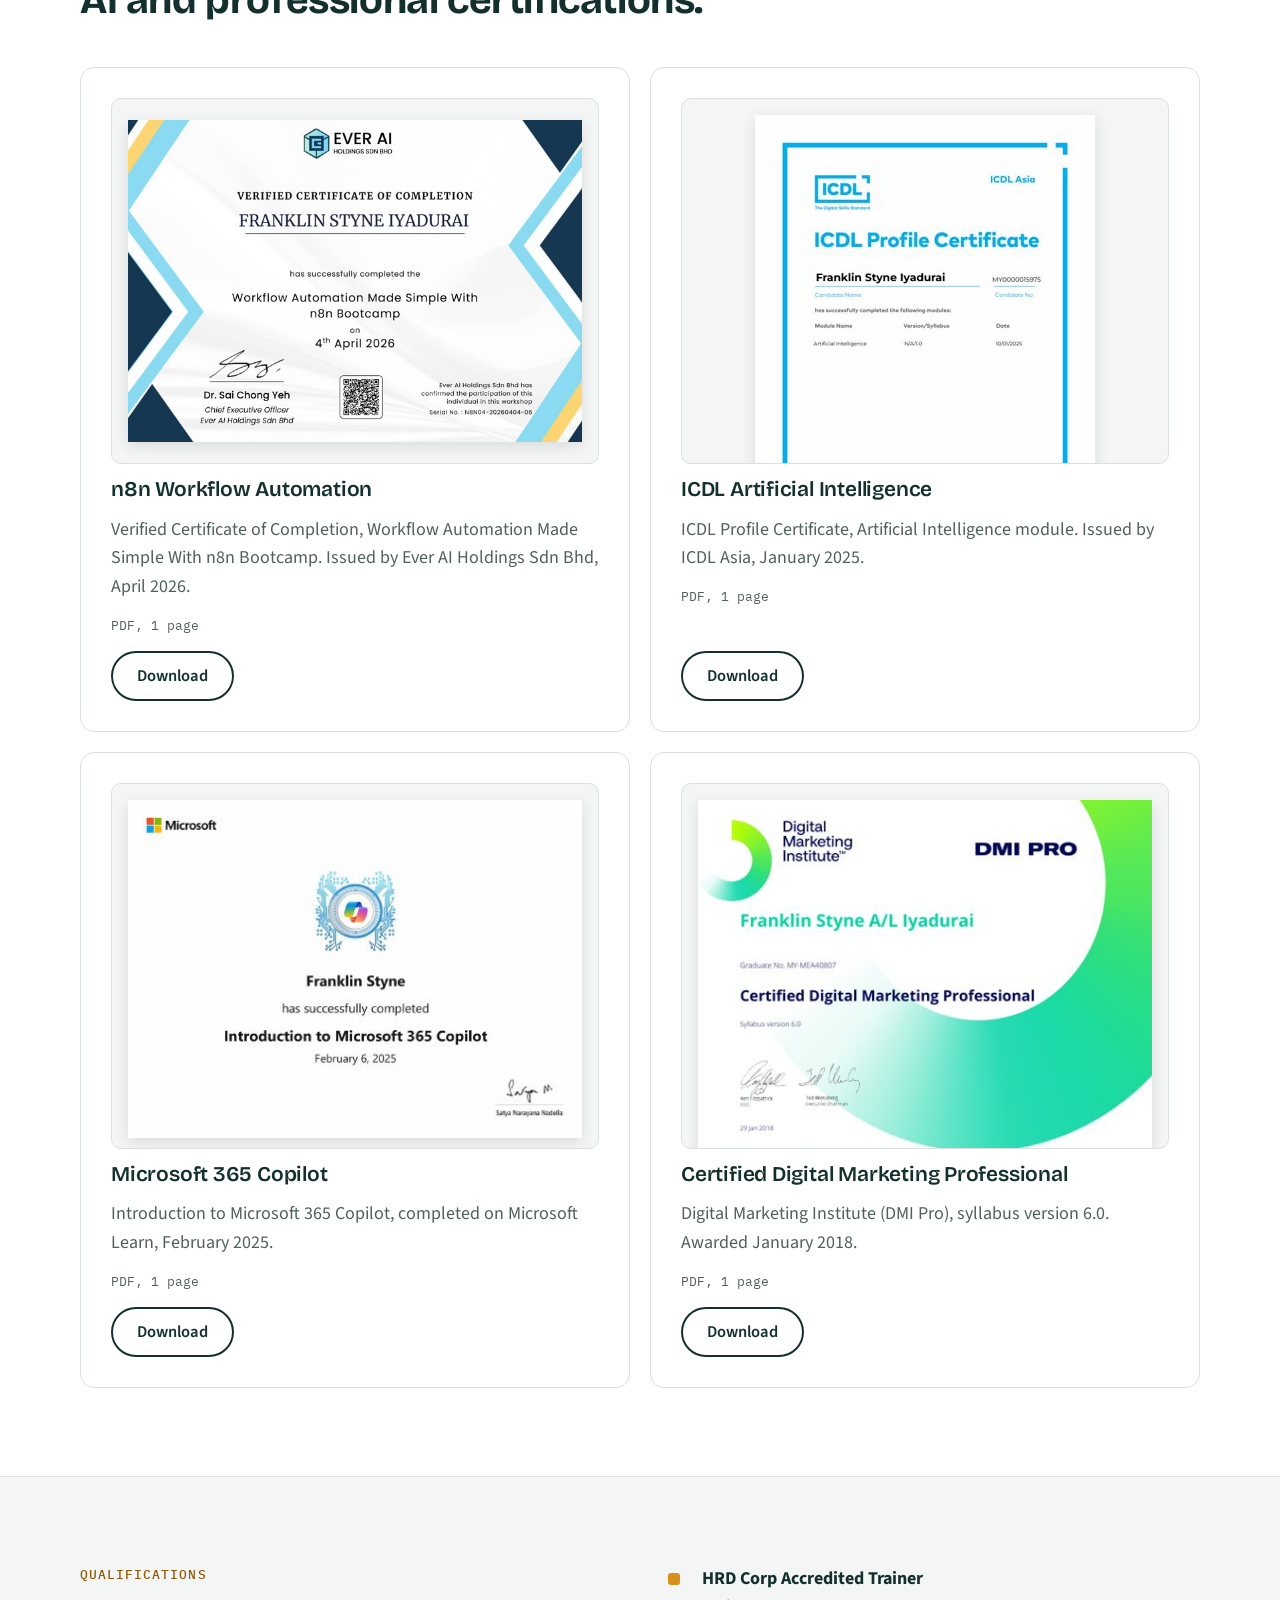
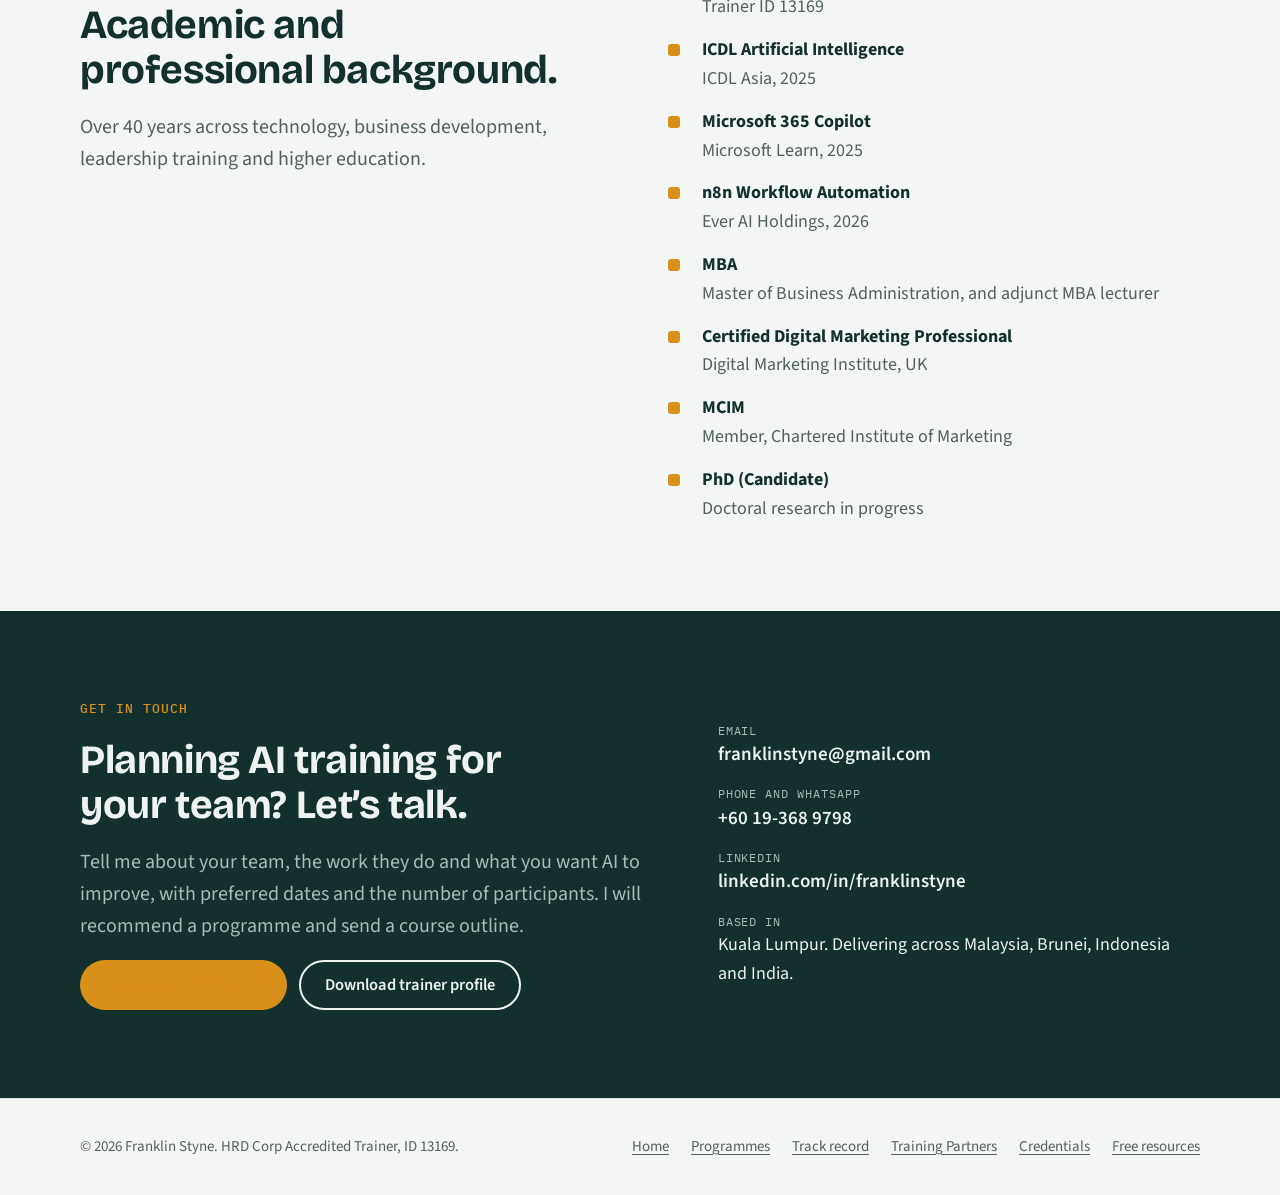
==== commit 0e4a2db9: "Rename the Resources menu item to Free resources; keep the header on one line The longer label no lo" ====
--- a/credentials.html
+++ b/credentials.html
@@ -17,7 +17,7 @@
 <link rel="preconnect" href="https://fonts.googleapis.com">
 <link rel="preconnect" href="https://fonts.gstatic.com" crossorigin>
 <link rel="stylesheet" href="https://fonts.googleapis.com/css2?family=Bricolage+Grotesque:opsz,wght@12..96,600;12..96,700&family=IBM+Plex+Mono:wght@500;600&family=Source+Sans+3:wght@400;600;700&display=swap">
-<link rel="stylesheet" href="assets/site.css?v=20261127">
+<link rel="stylesheet" href="assets/site.css?v=20261128">
 </head>
 <body>
 <a class="wa" href="https://wa.me/60193689798?text=Hi%20Franklin%2C%20I%27d%20like%20to%20discuss%20an%20AI%20training%20programme" target="_blank" rel="noopener" aria-label="Message Franklin on WhatsApp"><svg viewBox="0 0 32 32" fill="#fff" aria-hidden="true"><path d="M16.01 3C9.38 3 4 8.38 4 15.01c0 2.35.64 4.55 1.76 6.44L4 29l7.73-1.7a11.9 11.9 0 0 0 4.28.79h.01c6.63 0 12.01-5.38 12.01-12.01C28.03 8.38 22.65 3 16.01 3zm0 21.9h-.01a9.9 9.9 0 0 1-5.05-1.38l-.36-.21-4.58 1.01 1.01-4.46-.24-.38A9.85 9.85 0 0 1 5.9 15c0-5.58 4.54-10.11 10.11-10.11 2.7 0 5.24 1.05 7.15 2.96a10.05 10.05 0 0 1 2.96 7.16c0 5.58-4.54 10.09-10.11 10.09zm5.55-7.57c-.3-.15-1.79-.89-2.07-.99-.28-.1-.48-.15-.68.15-.2.3-.78.99-.96 1.19-.18.2-.35.22-.65.07-.3-.15-1.28-.47-2.44-1.5-.9-.8-1.51-1.79-1.69-2.09-.18-.3-.02-.46.13-.61.14-.14.3-.35.45-.53.15-.18.2-.3.3-.5.1-.2.05-.38-.02-.53-.08-.15-.68-1.63-.93-2.24-.24-.58-.49-.5-.68-.51h-.58c-.2 0-.53.07-.8.38-.28.3-1.05 1.03-1.05 2.5s1.08 2.9 1.23 3.1c.15.2 2.13 3.24 5.15 4.55.72.31 1.28.5 1.72.63.72.23 1.38.2 1.9.12.58-.09 1.79-.73 2.04-1.44.25-.71.25-1.31.18-1.44-.07-.13-.28-.2-.58-.35z"/></svg></a>
@@ -27,7 +27,7 @@
     <button class="menu-toggle" type="button" aria-expanded="false" aria-controls="nav-links">
       <svg width="18" height="18" viewBox="0 0 24 24" fill="none" stroke="currentColor" stroke-width="2.2" stroke-linecap="round" aria-hidden="true"><path d="M4 7h16M4 12h16M4 17h16"></path></svg>Menu
     </button>
-    <ul class="nav-links" id="nav-links"><li><a href="index.html">Home</a></li><li><a href="programmes.html">Programmes</a></li><li><a href="track-record.html">Track record</a></li><li><a href="training-providers.html">Training Partners</a></li><li><a href="credentials.html" aria-current="page">Credentials</a></li><li><a href="resources.html">Resources</a></li><li><a class="btn btn-accent" href="#contact">Get in touch</a></li></ul>
+    <ul class="nav-links" id="nav-links"><li><a href="index.html">Home</a></li><li><a href="programmes.html">Programmes</a></li><li><a href="track-record.html">Track record</a></li><li><a href="training-providers.html">Training Partners</a></li><li><a href="credentials.html" aria-current="page">Credentials</a></li><li><a href="resources.html">Free resources</a></li><li><a class="btn btn-accent" href="#contact">Get in touch</a></li></ul>
   </nav>
 </header>
 <main>
@@ -142,7 +142,7 @@
 <footer>
   <div class="wrap foot">
     <span>&copy; <span class="yr">2026</span> Franklin Styne. HRD Corp Accredited Trainer, ID 13169.</span>
-    <ul><li><a href="index.html">Home</a></li><li><a href="programmes.html">Programmes</a></li><li><a href="track-record.html">Track record</a></li><li><a href="training-providers.html">Training Partners</a></li><li><a href="credentials.html">Credentials</a></li><li><a href="resources.html">Resources</a></li></ul>
+    <ul><li><a href="index.html">Home</a></li><li><a href="programmes.html">Programmes</a></li><li><a href="track-record.html">Track record</a></li><li><a href="training-providers.html">Training Partners</a></li><li><a href="credentials.html">Credentials</a></li><li><a href="resources.html">Free resources</a></li></ul>
   </div>
 </footer>
 <script>
--- a/assets/site.css
+++ b/assets/site.css
@@ -52,7 +52,7 @@
 .nav-links a:hover{border-bottom-color:var(--line)}
 .nav-links a[aria-current="page"]{border-bottom-color:var(--accent);font-weight:600}
 .menu-toggle{display:none;background:none;border:1.5px solid var(--fg);color:var(--fg);border-radius:10px;min-height:44px;padding:0 14px;font:600 15px var(--body);cursor:pointer}
-@media (max-width:1080px){
+@media (max-width:1260px){
   .menu-toggle{display:inline-flex;align-items:center;gap:8px}
   .nav{flex-wrap:wrap}
   .nav-links{display:none;width:100%;flex-direction:column;align-items:stretch;gap:0;padding-bottom:14px}
@@ -292,3 +292,4 @@
 .grid-2>.span-2{grid-column:1/-1}
 .howto{margin:4px 0 0;padding:0;list-style:none;counter-reset:h;display:grid;gap:14px}.howto>li{counter-increment:h;position:relative;padding-left:44px;font-size:17px;line-height:1.55}.howto>li::before{content:counter(h);position:absolute;left:0;top:0;width:30px;height:30px;border-radius:50%;background:var(--ink,#13302E);color:#F0B54A;font-family:var(--mono);font-weight:600;font-size:14px;display:grid;place-items:center}.howto .prompt-text{margin-top:10px}.howto .actions{margin-top:12px}
 .tip-video{scroll-margin-top:110px}.tip-video:target>.card{box-shadow:0 0 0 3px #F0B54A}
+@media (min-width:1261px){header .wrap{max-width:1240px}.nav-links{gap:18px}.brand .names span,.brand b{white-space:nowrap}}
